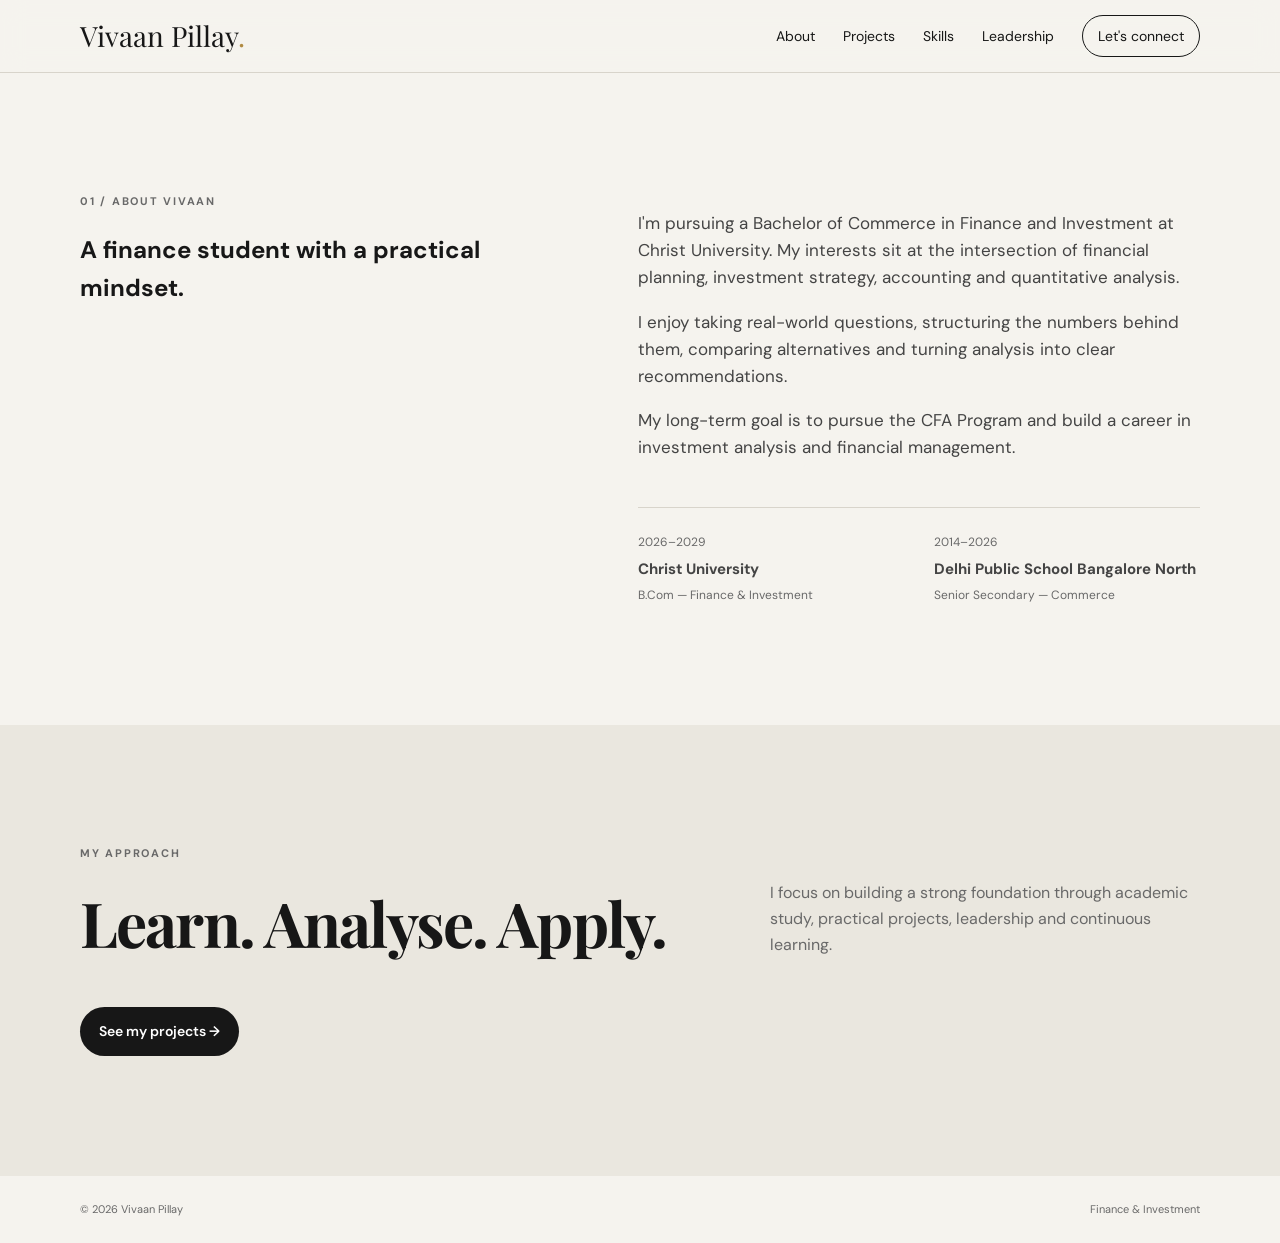
==== about.html @ 1746187e "Add dedicated About page" ====
<!DOCTYPE html>
<html lang="en"><head><meta charset="UTF-8"><meta name="viewport" content="width=device-width, initial-scale=1.0"><title>About Vivaan Pillay | Finance & Investment</title><link rel="preconnect" href="https://fonts.googleapis.com"><link rel="preconnect" href="https://fonts.gstatic.com" crossorigin><link href="https://fonts.googleapis.com/css2?family=DM+Sans:wght@400;500;600;700&family=Playfair+Display:wght@600;700&display=swap" rel="stylesheet"><link rel="stylesheet" href="style.css"></head><body><header class="nav-wrap"><nav class="nav container"><a class="brand" href="index.html">Vivaan Pillay<span>.</span></a><button class="menu" aria-label="Open menu">☰</button><div class="nav-links"><a href="about.html">About</a><a href="projects.html">Projects</a><a href="skills.html">Skills</a><a href="leadership.html">Leadership</a><a href="contact.html" class="nav-cta">Let's connect</a></div></nav></header><main><section class="section container split"><div><p class="eyebrow">01 / ABOUT VIVAAN</p><h1>A finance student with a practical mindset.</h1></div><div class="about-copy"><p>I'm pursuing a Bachelor of Commerce in Finance and Investment at Christ University. My interests sit at the intersection of financial planning, investment strategy, accounting and quantitative analysis.</p><p>I enjoy taking real-world questions, structuring the numbers behind them, comparing alternatives and turning analysis into clear recommendations.</p><p>My long-term goal is to pursue the CFA Program and build a career in investment analysis and financial management.</p><div class="education"><div><span>2026–2029</span><strong>Christ University</strong><small>B.Com — Finance & Investment</small></div><div><span>2014–2026</span><strong>Delhi Public School Bangalore North</strong><small>Senior Secondary — Commerce</small></div></div></div></section><section class="section projects-section"><div class="container"><p class="eyebrow">MY APPROACH</p><div class="section-head"><h2>Learn. Analyse. Apply.</h2><p>I focus on building a strong foundation through academic study, practical projects, leadership and continuous learning.</p></div><a class="button primary" href="projects.html">See my projects →</a></div></section></main><footer class="footer container"><span>© 2026 Vivaan Pillay</span><span>Finance & Investment</span></footer><script src="script.js"></script></body></html>
---- style.css ----
:root{--ink:#171717;--muted:#696969;--paper:#f5f3ee;--line:#d8d4cb;--accent:#b08a42;--dark:#171916}*{box-sizing:border-box}html{scroll-behavior:smooth}body{margin:0;background:var(--paper);color:var(--ink);font-family:'DM Sans',sans-serif;line-height:1.6}.container{width:min(1120px,calc(100% - 48px));margin:auto}.nav-wrap{position:sticky;top:0;z-index:10;background:rgba(245,243,238,.92);backdrop-filter:blur(12px);border-bottom:1px solid var(--line)}.nav{height:72px;display:flex;align-items:center;justify-content:space-between}.brand{font-family:'Playfair Display',serif;font-size:28px;color:var(--ink);text-decoration:none}.brand span{color:var(--accent)}.nav-links{display:flex;align-items:center;gap:28px}.nav-links a{color:var(--ink);text-decoration:none;font-size:14px}.nav-cta{border:1px solid var(--ink);padding:9px 15px;border-radius:100px}.menu{display:none;background:none;border:0;font-size:22px}.hero{min-height:calc(100vh - 72px);display:grid;grid-template-columns:1.1fr .9fr;gap:70px;align-items:center;padding:80px 0}.eyebrow{font-size:11px;letter-spacing:.16em;font-weight:700;color:var(--muted);margin:0 0 18px}.hero h1,h2{font-family:'Playfair Display',serif;line-height:1.08;margin:0}.hero h1{font-size:clamp(52px,7vw,88px);max-width:760px;letter-spacing:-.04em}.hero h1 em{font-weight:600;color:#80662e}.hero-text{font-size:18px;color:var(--muted);max-width:650px;margin:28px 0}.hero-actions{display:flex;gap:12px}.button{display:inline-flex;align-items:center;gap:10px;padding:13px 19px;border-radius:100px;text-decoration:none;font-weight:600;font-size:14px}.primary{background:var(--ink);color:#fff}.ghost{border:1px solid var(--line);color:var(--ink)}.mini-stats{display:flex;gap:40px;margin-top:62px}.mini-stats div{display:grid;gap:2px}.mini-stats strong{font-family:'Playfair Display',serif;font-size:25px}.mini-stats span{font-size:12px;color:var(--muted)}.hero-card{background:#20221e;color:#f8f5ed;min-height:470px;padding:28px;display:flex;flex-direction:column;position:relative;overflow:hidden}.card-top,.card-footer{display:flex;justify-content:space-between;font-size:10px;letter-spacing:.12em;color:#bcb9ae}.orb{width:280px;height:280px;border:1px solid #8c8b80;border-radius:50%;margin:45px auto;position:relative}.orb:before,.orb:after{content:'';position:absolute;inset:35px;border:1px solid #65665e;border-radius:50%}.orb:after{inset:80px}.orb-line{position:absolute;top:50%;left:-20px;right:-20px;border-top:1px solid #a08b5a;transform:rotate(-25deg)}.orb-dot{position:absolute;width:12px;height:12px;border-radius:50%;background:#b08a42;top:57px;right:43px}.quote{font-family:'Playfair Display',serif;font-size:20px;line-height:1.35;margin-top:auto;max-width:410px}.card-footer{margin-top:25px}.section{padding:120px 0}.split{display:grid;grid-template-columns:1fr 1.2fr;gap:90px}.section h2{font-size:clamp(38px,5vw,62px);letter-spacing:-.03em}.about-copy{font-size:17px;color:#444}.education{display:grid;grid-template-columns:1fr 1fr;gap:30px;margin-top:45px;border-top:1px solid var(--line);padding-top:25px}.education div{display:grid;gap:5px}.education span,.education small{font-size:12px;color:var(--muted)}.education strong{font-size:15px}.projects-section{background:#eae7df}.section-head{display:flex;justify-content:space-between;align-items:end;gap:40px;margin-bottom:50px}.section-head p{max-width:430px;color:var(--muted);margin:0}.project-grid{display:grid;grid-template-columns:1fr 1fr;gap:1px;background:var(--line);border:1px solid var(--line)}.project{background:var(--paper);padding:38px;display:grid;grid-template-columns:50px 1fr;gap:20px;min-height:280px}.project.featured{grid-column:span 2;background:#20221e;color:#fff}.project-number{font-family:'Playfair Display',serif;font-size:22px;color:var(--accent)}.tag{font-size:10px;letter-spacing:.13em;font-weight:700;color:var(--muted)}.featured .tag{color:#b9ad8d}.project h3{font-family:'Playfair Display',serif;font-size:31px;margin:10px 0}.project p{color:#777;max-width:620px}.featured p{color:#c5c2b9}.project-meta{display:flex;gap:9px;flex-wrap:wrap;margin-top:25px}.project-meta span{font-size:11px;border:1px solid var(--line);padding:5px 9px;border-radius:100px;color:var(--muted)}.featured .project-meta span{border-color:#55584f;color:#d5d0c2}.skills-grid{display:grid;grid-template-columns:repeat(4,1fr);gap:0;margin-top:50px;border-top:1px solid var(--line)}.skill{padding:30px 24px 20px;border-right:1px solid var(--line)}.skill:last-child{border:0}.skill span{font-size:11px;color:var(--accent)}.skill h3{font-family:'Playfair Display',serif;font-size:23px}.skill p{font-size:14px;color:var(--muted)}.dark-section{background:var(--dark);color:#f4f1e9}.lead-grid{display:grid;grid-template-columns:1fr 1.2fr;gap:90px}.muted{color:#aaa;margin-top:25px}.timeline{border-top:1px solid #464840}.timeline div{padding:25px 0;border-bottom:1px solid #464840}.timeline span{font-size:10px;letter-spacing:.12em;color:#a99b75}.timeline h3{margin:5px 0;font-family:'Playfair Display',serif;font-size:25px}.timeline p{color:#aaa;margin:0}.achievement{display:flex;gap:35px;align-items:center}.achievement-mark{width:65px;height:65px;border:1px solid var(--accent);display:grid;place-items:center;color:var(--accent);font-size:25px;border-radius:50%}.achievement p{color:var(--muted)}.contact-section{background:#dcd7ca;padding:120px 0}.contact{max-width:1120px}.contact h2{max-width:780px}.contact>p:not(.eyebrow){color:#555;max-width:570px;margin:25px 0 35px}.contact-links{display:flex;gap:25px;flex-wrap:wrap}.contact-links a{color:var(--ink);font-weight:700;text-decoration:none;border-bottom:1px solid var(--ink);padding-bottom:3px}.footer{padding:25px 0;display:flex;justify-content:space-between;font-size:11px;color:var(--muted)}@media(max-width:800px){.container{width:min(100% - 32px,600px)}.nav-links{display:none}.menu{display:block}.hero,.split,.lead-grid{grid-template-columns:1fr}.hero{padding:65px 0;gap:45px}.hero-card{min-height:400px}.mini-stats{gap:20px;flex-wrap:wrap}.section{padding:80px 0}.section-head{display:block}.section-head p{margin-top:20px}.project-grid{grid-template-columns:1fr}.project.featured{grid-column:auto}.skills-grid{grid-template-columns:1fr 1fr}.skill:nth-child(2){border-right:0}.skill:nth-child(3),.skill:nth-child(4){border-top:1px solid var(--line)}.education{grid-template-columns:1fr}.achievement{align-items:flex-start}.footer{display:block}.footer span{display:block;margin:5px 0}}
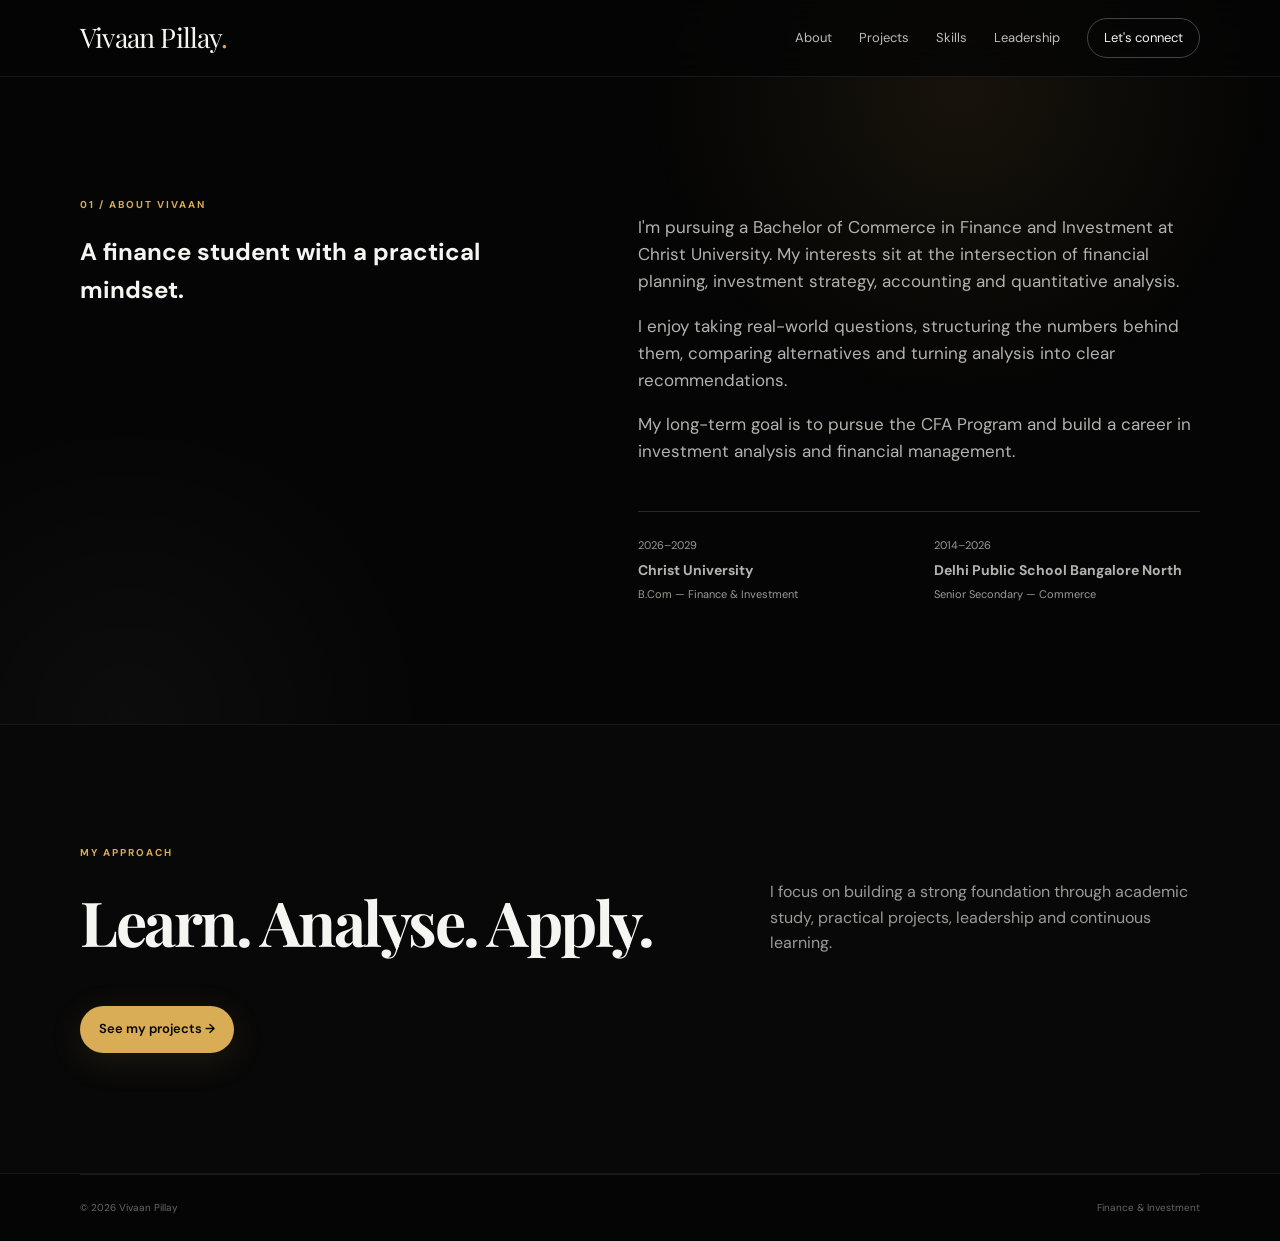
==== commit 885a2250: "Restyle About page for black theme" ====
--- a/about.html
+++ b/about.html
@@ -1,2 +1 @@
-<!DOCTYPE html>
-<html lang="en"><head><meta charset="UTF-8"><meta name="viewport" content="width=device-width, initial-scale=1.0"><title>About Vivaan Pillay | Finance & Investment</title><link rel="preconnect" href="https://fonts.googleapis.com"><link rel="preconnect" href="https://fonts.gstatic.com" crossorigin><link href="https://fonts.googleapis.com/css2?family=DM+Sans:wght@400;500;600;700&family=Playfair+Display:wght@600;700&display=swap" rel="stylesheet"><link rel="stylesheet" href="style.css"></head><body><header class="nav-wrap"><nav class="nav container"><a class="brand" href="index.html">Vivaan Pillay<span>.</span></a><button class="menu" aria-label="Open menu">☰</button><div class="nav-links"><a href="about.html">About</a><a href="projects.html">Projects</a><a href="skills.html">Skills</a><a href="leadership.html">Leadership</a><a href="contact.html" class="nav-cta">Let's connect</a></div></nav></header><main><section class="section container split"><div><p class="eyebrow">01 / ABOUT VIVAAN</p><h1>A finance student with a practical mindset.</h1></div><div class="about-copy"><p>I'm pursuing a Bachelor of Commerce in Finance and Investment at Christ University. My interests sit at the intersection of financial planning, investment strategy, accounting and quantitative analysis.</p><p>I enjoy taking real-world questions, structuring the numbers behind them, comparing alternatives and turning analysis into clear recommendations.</p><p>My long-term goal is to pursue the CFA Program and build a career in investment analysis and financial management.</p><div class="education"><div><span>2026–2029</span><strong>Christ University</strong><small>B.Com — Finance & Investment</small></div><div><span>2014–2026</span><strong>Delhi Public School Bangalore North</strong><small>Senior Secondary — Commerce</small></div></div></div></section><section class="section projects-section"><div class="container"><p class="eyebrow">MY APPROACH</p><div class="section-head"><h2>Learn. Analyse. Apply.</h2><p>I focus on building a strong foundation through academic study, practical projects, leadership and continuous learning.</p></div><a class="button primary" href="projects.html">See my projects →</a></div></section></main><footer class="footer container"><span>© 2026 Vivaan Pillay</span><span>Finance & Investment</span></footer><script src="script.js"></script></body></html>+<!DOCTYPE html><html lang="en"><head><meta charset="UTF-8"><meta name="viewport" content="width=device-width, initial-scale=1.0"><title>About Vivaan Pillay | Finance & Investment</title><link rel="preconnect" href="https://fonts.googleapis.com"><link rel="preconnect" href="https://fonts.gstatic.com" crossorigin><link href="https://fonts.googleapis.com/css2?family=DM+Sans:wght@400;500;600;700&family=Playfair+Display:wght@600;700&display=swap" rel="stylesheet"><link rel="stylesheet" href="style.css"></head><body><header class="nav-wrap"><nav class="nav container"><a class="brand" href="index.html">Vivaan Pillay<span>.</span></a><button class="menu" aria-label="Open menu">☰</button><div class="nav-links"><a href="about.html">About</a><a href="projects.html">Projects</a><a href="skills.html">Skills</a><a href="leadership.html">Leadership</a><a href="contact.html" class="nav-cta">Let's connect</a></div></nav></header><main><section class="section container split"><div><p class="eyebrow">01 / ABOUT VIVAAN</p><h1>A finance student with a practical mindset.</h1></div><div class="about-copy"><p>I'm pursuing a Bachelor of Commerce in Finance and Investment at Christ University. My interests sit at the intersection of financial planning, investment strategy, accounting and quantitative analysis.</p><p>I enjoy taking real-world questions, structuring the numbers behind them, comparing alternatives and turning analysis into clear recommendations.</p><p>My long-term goal is to pursue the CFA Program and build a career in investment analysis and financial management.</p><div class="education"><div><span>2026–2029</span><strong>Christ University</strong><small>B.Com — Finance & Investment</small></div><div><span>2014–2026</span><strong>Delhi Public School Bangalore North</strong><small>Senior Secondary — Commerce</small></div></div></div></section><section class="section projects-section"><div class="container"><p class="eyebrow">MY APPROACH</p><div class="section-head"><h2>Learn. Analyse. Apply.</h2><p>I focus on building a strong foundation through academic study, practical projects, leadership and continuous learning.</p></div><a class="button primary" href="projects.html">See my projects →</a></div></section></main><footer class="footer container"><span>© 2026 Vivaan Pillay</span><span>Finance & Investment</span></footer><script src="script.js"></script></body></html>
--- a/style.css
+++ b/style.css
@@ -1 +1 @@
-:root{--ink:#171717;--muted:#696969;--paper:#f5f3ee;--line:#d8d4cb;--accent:#b08a42;--dark:#171916}*{box-sizing:border-box}html{scroll-behavior:smooth}body{margin:0;background:var(--paper);color:var(--ink);font-family:'DM Sans',sans-serif;line-height:1.6}.container{width:min(1120px,calc(100% - 48px));margin:auto}.nav-wrap{position:sticky;top:0;z-index:10;background:rgba(245,243,238,.92);backdrop-filter:blur(12px);border-bottom:1px solid var(--line)}.nav{height:72px;display:flex;align-items:center;justify-content:space-between}.brand{font-family:'Playfair Display',serif;font-size:28px;color:var(--ink);text-decoration:none}.brand span{color:var(--accent)}.nav-links{display:flex;align-items:center;gap:28px}.nav-links a{color:var(--ink);text-decoration:none;font-size:14px}.nav-cta{border:1px solid var(--ink);padding:9px 15px;border-radius:100px}.menu{display:none;background:none;border:0;font-size:22px}.hero{min-height:calc(100vh - 72px);display:grid;grid-template-columns:1.1fr .9fr;gap:70px;align-items:center;padding:80px 0}.eyebrow{font-size:11px;letter-spacing:.16em;font-weight:700;color:var(--muted);margin:0 0 18px}.hero h1,h2{font-family:'Playfair Display',serif;line-height:1.08;margin:0}.hero h1{font-size:clamp(52px,7vw,88px);max-width:760px;letter-spacing:-.04em}.hero h1 em{font-weight:600;color:#80662e}.hero-text{font-size:18px;color:var(--muted);max-width:650px;margin:28px 0}.hero-actions{display:flex;gap:12px}.button{display:inline-flex;align-items:center;gap:10px;padding:13px 19px;border-radius:100px;text-decoration:none;font-weight:600;font-size:14px}.primary{background:var(--ink);color:#fff}.ghost{border:1px solid var(--line);color:var(--ink)}.mini-stats{display:flex;gap:40px;margin-top:62px}.mini-stats div{display:grid;gap:2px}.mini-stats strong{font-family:'Playfair Display',serif;font-size:25px}.mini-stats span{font-size:12px;color:var(--muted)}.hero-card{background:#20221e;color:#f8f5ed;min-height:470px;padding:28px;display:flex;flex-direction:column;position:relative;overflow:hidden}.card-top,.card-footer{display:flex;justify-content:space-between;font-size:10px;letter-spacing:.12em;color:#bcb9ae}.orb{width:280px;height:280px;border:1px solid #8c8b80;border-radius:50%;margin:45px auto;position:relative}.orb:before,.orb:after{content:'';position:absolute;inset:35px;border:1px solid #65665e;border-radius:50%}.orb:after{inset:80px}.orb-line{position:absolute;top:50%;left:-20px;right:-20px;border-top:1px solid #a08b5a;transform:rotate(-25deg)}.orb-dot{position:absolute;width:12px;height:12px;border-radius:50%;background:#b08a42;top:57px;right:43px}.quote{font-family:'Playfair Display',serif;font-size:20px;line-height:1.35;margin-top:auto;max-width:410px}.card-footer{margin-top:25px}.section{padding:120px 0}.split{display:grid;grid-template-columns:1fr 1.2fr;gap:90px}.section h2{font-size:clamp(38px,5vw,62px);letter-spacing:-.03em}.about-copy{font-size:17px;color:#444}.education{display:grid;grid-template-columns:1fr 1fr;gap:30px;margin-top:45px;border-top:1px solid var(--line);padding-top:25px}.education div{display:grid;gap:5px}.education span,.education small{font-size:12px;color:var(--muted)}.education strong{font-size:15px}.projects-section{background:#eae7df}.section-head{display:flex;justify-content:space-between;align-items:end;gap:40px;margin-bottom:50px}.section-head p{max-width:430px;color:var(--muted);margin:0}.project-grid{display:grid;grid-template-columns:1fr 1fr;gap:1px;background:var(--line);border:1px solid var(--line)}.project{background:var(--paper);padding:38px;display:grid;grid-template-columns:50px 1fr;gap:20px;min-height:280px}.project.featured{grid-column:span 2;background:#20221e;color:#fff}.project-number{font-family:'Playfair Display',serif;font-size:22px;color:var(--accent)}.tag{font-size:10px;letter-spacing:.13em;font-weight:700;color:var(--muted)}.featured .tag{color:#b9ad8d}.project h3{font-family:'Playfair Display',serif;font-size:31px;margin:10px 0}.project p{color:#777;max-width:620px}.featured p{color:#c5c2b9}.project-meta{display:flex;gap:9px;flex-wrap:wrap;margin-top:25px}.project-meta span{font-size:11px;border:1px solid var(--line);padding:5px 9px;border-radius:100px;color:var(--muted)}.featured .project-meta span{border-color:#55584f;color:#d5d0c2}.skills-grid{display:grid;grid-template-columns:repeat(4,1fr);gap:0;margin-top:50px;border-top:1px solid var(--line)}.skill{padding:30px 24px 20px;border-right:1px solid var(--line)}.skill:last-child{border:0}.skill span{font-size:11px;color:var(--accent)}.skill h3{font-family:'Playfair Display',serif;font-size:23px}.skill p{font-size:14px;color:var(--muted)}.dark-section{background:var(--dark);color:#f4f1e9}.lead-grid{display:grid;grid-template-columns:1fr 1.2fr;gap:90px}.muted{color:#aaa;margin-top:25px}.timeline{border-top:1px solid #464840}.timeline div{padding:25px 0;border-bottom:1px solid #464840}.timeline span{font-size:10px;letter-spacing:.12em;color:#a99b75}.timeline h3{margin:5px 0;font-family:'Playfair Display',serif;font-size:25px}.timeline p{color:#aaa;margin:0}.achievement{display:flex;gap:35px;align-items:center}.achievement-mark{width:65px;height:65px;border:1px solid var(--accent);display:grid;place-items:center;color:var(--accent);font-size:25px;border-radius:50%}.achievement p{color:var(--muted)}.contact-section{background:#dcd7ca;padding:120px 0}.contact{max-width:1120px}.contact h2{max-width:780px}.contact>p:not(.eyebrow){color:#555;max-width:570px;margin:25px 0 35px}.contact-links{display:flex;gap:25px;flex-wrap:wrap}.contact-links a{color:var(--ink);font-weight:700;text-decoration:none;border-bottom:1px solid var(--ink);padding-bottom:3px}.footer{padding:25px 0;display:flex;justify-content:space-between;font-size:11px;color:var(--muted)}@media(max-width:800px){.container{width:min(100% - 32px,600px)}.nav-links{display:none}.menu{display:block}.hero,.split,.lead-grid{grid-template-columns:1fr}.hero{padding:65px 0;gap:45px}.hero-card{min-height:400px}.mini-stats{gap:20px;flex-wrap:wrap}.section{padding:80px 0}.section-head{display:block}.section-head p{margin-top:20px}.project-grid{grid-template-columns:1fr}.project.featured{grid-column:auto}.skills-grid{grid-template-columns:1fr 1fr}.skill:nth-child(2){border-right:0}.skill:nth-child(3),.skill:nth-child(4){border-top:1px solid var(--line)}.education{grid-template-columns:1fr}.achievement{align-items:flex-start}.footer{display:block}.footer span{display:block;margin:5px 0}}
+:root{--bg:#050505;--surface:#0d0d0d;--surface2:#121212;--text:#f5f5f2;--muted:#9b9b96;--line:#292929;--gold:#d8ad55;--gold2:#f1d18a;--white:#fff}*{box-sizing:border-box}html{scroll-behavior:smooth}body{margin:0;background:var(--bg);color:var(--text);font-family:'DM Sans',sans-serif;line-height:1.6;overflow-x:hidden}body:before{content:'';position:fixed;inset:0;pointer-events:none;background:radial-gradient(circle at 75% 10%,rgba(216,173,85,.09),transparent 25%),radial-gradient(circle at 10% 80%,rgba(255,255,255,.035),transparent 25%);z-index:-1}.container{width:min(1120px,calc(100% - 48px));margin:auto}.nav-wrap{position:sticky;top:0;z-index:100;background:rgba(5,5,5,.82);backdrop-filter:blur(18px);border-bottom:1px solid rgba(255,255,255,.08)}.nav{height:76px;display:flex;align-items:center;justify-content:space-between}.brand{font-family:'Playfair Display',serif;font-size:27px;color:var(--text);text-decoration:none;letter-spacing:-.03em}.brand span{color:var(--gold)}.nav-links{display:flex;align-items:center;gap:27px}.nav-links a{color:#bdbdb8;text-decoration:none;font-size:13px;position:relative;transition:.3s}.nav-links a:not(.nav-cta):after{content:'';position:absolute;left:0;bottom:-7px;width:0;height:1px;background:var(--gold);transition:.3s}.nav-links a:hover{color:var(--white)}.nav-links a:hover:after{width:100%}.nav-cta{border:1px solid #444;padding:9px 16px;border-radius:100px!important;color:var(--text)!important;transition:.3s}.nav-cta:hover{background:var(--gold);border-color:var(--gold);color:#050505!important}.menu{display:none;background:none;color:var(--text);border:0;font-size:23px}.hero{min-height:calc(100vh - 76px);display:grid;grid-template-columns:1.08fr .92fr;gap:70px;align-items:center;padding:80px 0;position:relative}.hero-copy{animation:heroIn 1s cubic-bezier(.2,.8,.2,1) both}.eyebrow{font-size:10px;letter-spacing:.2em;font-weight:700;color:var(--gold);margin:0 0 18px}.hero h1,h2,h3{font-family:'Playfair Display',serif;line-height:1.08;margin:0}.hero h1{font-size:clamp(54px,7vw,88px);max-width:760px;letter-spacing:-.055em}.hero h1 em{font-weight:600;color:var(--gold2)}.hero-text{font-size:18px;color:var(--muted);max-width:650px;margin:28px 0}.hero-actions{display:flex;gap:12px}.button{display:inline-flex;align-items:center;gap:10px;padding:13px 19px;border-radius:100px;text-decoration:none;font-weight:600;font-size:13px;transition:transform .3s,box-shadow .3s,background .3s}.button:hover{transform:translateY(-3px)}.primary{background:var(--gold);color:#050505;box-shadow:0 8px 35px rgba(216,173,85,.12)}.primary:hover{box-shadow:0 12px 45px rgba(216,173,85,.25)}.ghost{border:1px solid #3b3b3b;color:var(--text)}.ghost:hover{border-color:var(--gold);color:var(--gold)}.mini-stats{display:flex;gap:42px;margin-top:62px}.mini-stats div{display:grid;gap:2px}.mini-stats strong{font-family:'Playfair Display',serif;font-size:25px}.mini-stats span{font-size:11px;color:var(--muted)}.hero-card{background:linear-gradient(145deg,#151515,#090909);border:1px solid #292929;color:#f8f5ed;min-height:470px;padding:28px;display:flex;flex-direction:column;position:relative;overflow:hidden;box-shadow:0 30px 90px rgba(0,0,0,.5);animation:cardIn 1.1s .15s cubic-bezier(.2,.8,.2,1) both}.hero-card:before{content:'';position:absolute;width:220px;height:220px;border-radius:50%;background:rgba(216,173,85,.12);filter:blur(50px);top:-80px;right:-60px}.card-top,.card-footer{display:flex;justify-content:space-between;font-size:9px;letter-spacing:.16em;color:#8e8e87;position:relative}.orb{width:280px;height:280px;border:1px solid #555;border-radius:50%;margin:45px auto;position:relative;animation:float 5s ease-in-out infinite}.orb:before,.orb:after{content:'';position:absolute;inset:35px;border:1px solid #333;border-radius:50%}.orb:after{inset:80px;border-color:#444}.orb-line{position:absolute;top:50%;left:-20px;right:-20px;border-top:1px solid var(--gold);transform:rotate(-25deg)}.orb-dot{position:absolute;width:12px;height:12px;border-radius:50%;background:var(--gold);top:57px;right:43px;box-shadow:0 0 24px rgba(216,173,85,.8);animation:pulse 2s infinite}.quote{font-family:'Playfair Display',serif;font-size:20px;line-height:1.35;margin-top:auto;max-width:410px}.card-footer{margin-top:25px;color:#8e8e87}.section{padding:120px 0}.split{display:grid;grid-template-columns:1fr 1.2fr;gap:90px}.section h2{font-size:clamp(40px,5vw,62px);letter-spacing:-.04em}.about-copy{font-size:17px;color:#b3b3ae}.education{display:grid;grid-template-columns:1fr 1fr;gap:30px;margin-top:45px;border-top:1px solid var(--line);padding-top:25px}.education div{display:grid;gap:5px}.education span,.education small{font-size:11px;color:var(--muted)}.education strong{font-size:14px}.projects-section{background:#080808;border-top:1px solid #171717;border-bottom:1px solid #171717}.section-head{display:flex;justify-content:space-between;align-items:end;gap:40px;margin-bottom:50px}.section-head p{max-width:430px;color:var(--muted);margin:0}.project-grid{display:grid;grid-template-columns:1fr 1fr;gap:1px;background:#252525;border:1px solid #252525}.project{background:#0d0d0d;padding:38px;display:grid;grid-template-columns:50px 1fr;gap:20px;min-height:280px;transition:transform .35s,background .35s,box-shadow .35s}.project:hover{background:#151515;transform:translateY(-6px);box-shadow:0 25px 60px rgba(0,0,0,.35);position:relative;z-index:2}.project.featured{grid-column:span 2;background:linear-gradient(135deg,#151515,#0b0b0b)}.project-number{font-family:'Playfair Display',serif;font-size:22px;color:var(--gold)}.tag{font-size:9px;letter-spacing:.16em;font-weight:700;color:#777}.project h3{font-size:30px;margin:10px 0}.project p{color:#90908b;max-width:620px}.featured p{color:#aaa9a1}.project-meta{display:flex;gap:9px;flex-wrap:wrap;margin-top:25px}.project-meta span{font-size:10px;border:1px solid #363636;padding:5px 9px;border-radius:100px;color:#999}.section-button{margin-top:35px}.skills-grid{display:grid;grid-template-columns:repeat(4,1fr);gap:0;margin-top:50px;border-top:1px solid var(--line)}.skill{padding:30px 24px 20px;border-right:1px solid var(--line);transition:background .3s,transform .3s}.skill:hover{background:#0d0d0d;transform:translateY(-4px)}.skill:last-child{border:0}.skill span{font-size:10px;color:var(--gold)}.skill h3{font-size:22px}.skill p{font-size:13px;color:var(--muted)}.dark-section{background:#020202;color:#f4f1e9;border-top:1px solid #171717}.lead-grid{display:grid;grid-template-columns:1fr 1.2fr;gap:90px}.muted{color:#858580;margin-top:25px}.timeline{border-top:1px solid #292929}.timeline div{padding:25px 0;border-bottom:1px solid #292929;transition:padding-left .3s}.timeline div:hover{padding-left:12px}.timeline span{font-size:9px;letter-spacing:.14em;color:var(--gold)}.timeline h3{margin:5px 0;font-size:25px}.timeline p{color:#858580;margin:0}.dark-button{margin-top:35px;border:1px solid #444;color:#fff}.dark-button:hover{border-color:var(--gold);color:var(--gold)}.achievement{display:flex;gap:35px;align-items:center}.achievement-mark{width:65px;height:65px;border:1px solid var(--gold);display:grid;place-items:center;color:var(--gold);font-size:25px;border-radius:50%;animation:pulse 3s infinite}.achievement p{color:var(--muted)}.contact-section{background:linear-gradient(135deg,#111 0%,#070707 100%);padding:120px 0;border-top:1px solid #222}.contact{max-width:1120px}.contact h2{max-width:780px}.contact>p:not(.eyebrow){color:#999;max-width:570px;margin:25px 0 35px}.contact-links{display:flex;gap:25px;flex-wrap:wrap}.contact-links a{color:var(--text);font-weight:700;text-decoration:none;border-bottom:1px solid #555;padding-bottom:3px;transition:.3s}.contact-links a:hover{color:var(--gold);border-color:var(--gold)}.footer{padding:25px 0;display:flex;justify-content:space-between;font-size:10px;color:#666;border-top:1px solid #1b1b1b}.reveal{opacity:0;transform:translateY(35px);transition:opacity .8s ease,transform .8s ease}.reveal.visible{opacity:1;transform:none}@keyframes heroIn{from{opacity:0;transform:translateY(25px)}to{opacity:1;transform:none}}@keyframes cardIn{from{opacity:0;transform:translateX(35px) scale(.97)}to{opacity:1;transform:none}}@keyframes float{0%,100%{transform:translateY(0) rotate(0)}50%{transform:translateY(-12px) rotate(2deg)}}@keyframes pulse{0%,100%{box-shadow:0 0 0 0 rgba(216,173,85,.1)}50%{box-shadow:0 0 0 12px rgba(216,173,85,0)}}@media(max-width:800px){.container{width:min(100% - 32px,600px)}.nav-links{display:none}.menu{display:block}.nav-links.open{display:flex;position:absolute;top:76px;left:0;right:0;background:#080808;padding:20px 16px;flex-direction:column;align-items:stretch;border-bottom:1px solid #222}.nav-links.open a{padding:8px}.hero,.split,.lead-grid{grid-template-columns:1fr}.hero{padding:65px 0;gap:45px}.hero-card{min-height:400px}.mini-stats{gap:20px;flex-wrap:wrap}.section{padding:80px 0}.section-head{display:block}.section-head p{margin-top:20px}.project-grid{grid-template-columns:1fr}.project.featured{grid-column:auto}.skills-grid{grid-template-columns:1fr 1fr}.skill:nth-child(2){border-right:0}.skill:nth-child(3),.skill:nth-child(4){border-top:1px solid var(--line)}.education{grid-template-columns:1fr}.achievement{align-items:flex-start}.footer{display:block}.footer span{display:block;margin:5px 0}}@media(prefers-reduced-motion:reduce){*,*:before,*:after{animation:none!important;transition:none!important;scroll-behavior:auto!important}}
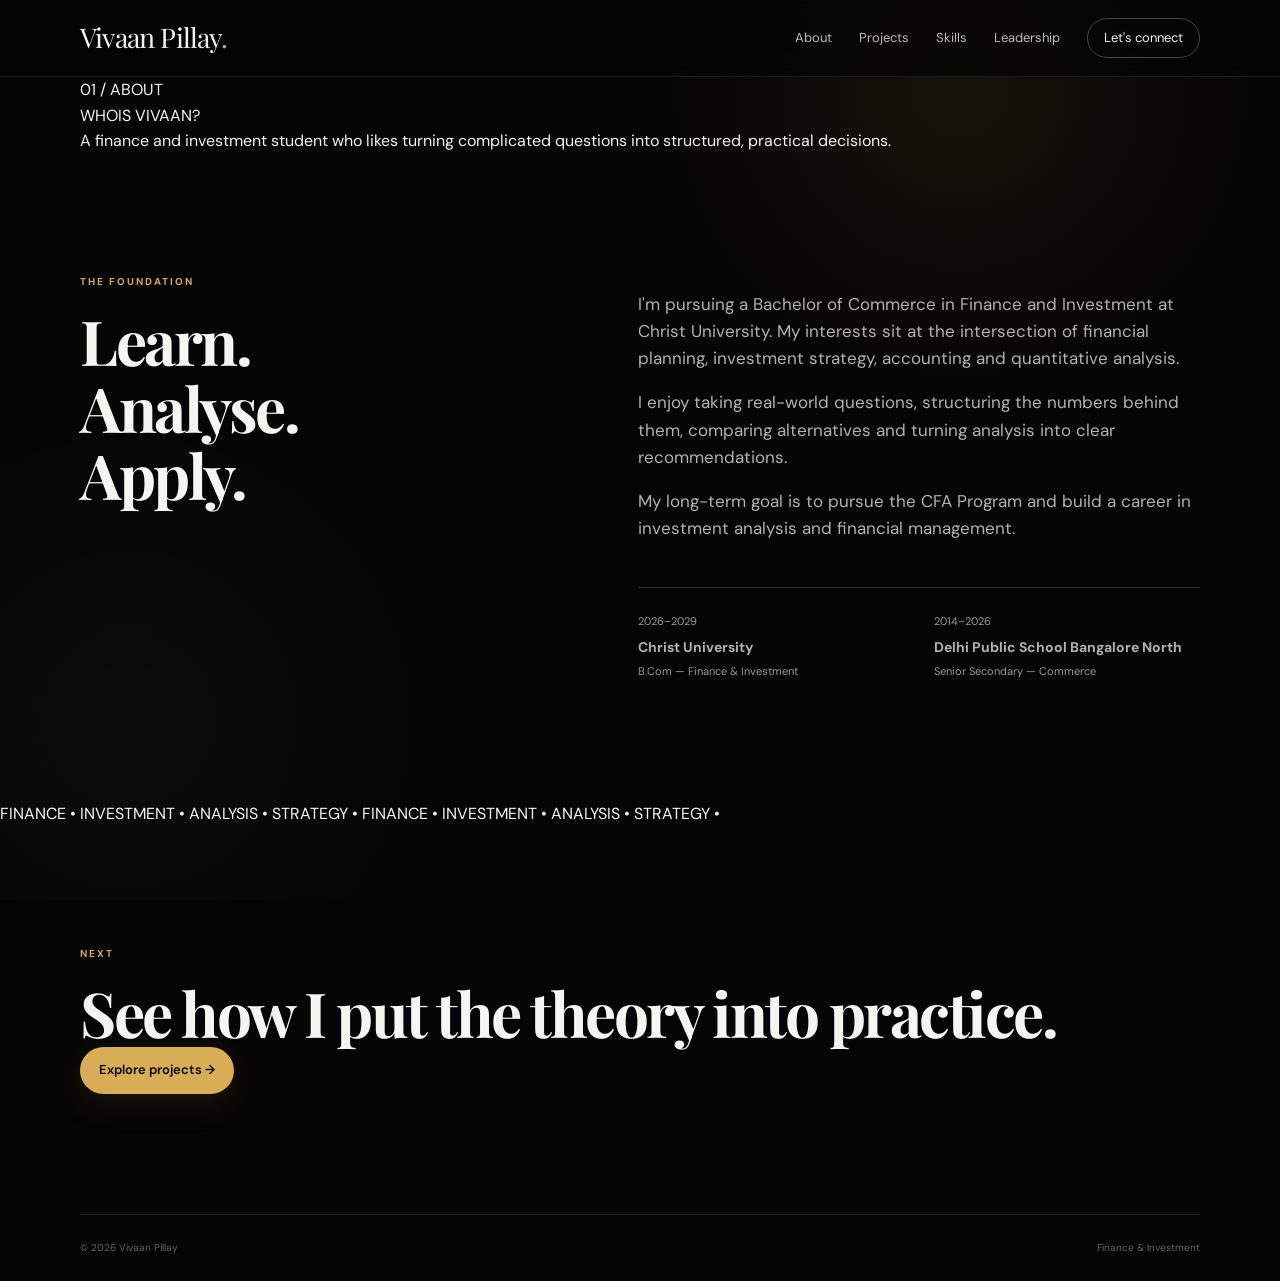
==== commit 11649fe4: "Give About page unique editorial layout" ====
--- a/about.html
+++ b/about.html
@@ -1 +1 @@
-<!DOCTYPE html><html lang="en"><head><meta charset="UTF-8"><meta name="viewport" content="width=device-width, initial-scale=1.0"><title>About Vivaan Pillay | Finance & Investment</title><link rel="preconnect" href="https://fonts.googleapis.com"><link rel="preconnect" href="https://fonts.gstatic.com" crossorigin><link href="https://fonts.googleapis.com/css2?family=DM+Sans:wght@400;500;600;700&family=Playfair+Display:wght@600;700&display=swap" rel="stylesheet"><link rel="stylesheet" href="style.css"></head><body><header class="nav-wrap"><nav class="nav container"><a class="brand" href="index.html">Vivaan Pillay<span>.</span></a><button class="menu" aria-label="Open menu">☰</button><div class="nav-links"><a href="about.html">About</a><a href="projects.html">Projects</a><a href="skills.html">Skills</a><a href="leadership.html">Leadership</a><a href="contact.html" class="nav-cta">Let's connect</a></div></nav></header><main><section class="section container split"><div><p class="eyebrow">01 / ABOUT VIVAAN</p><h1>A finance student with a practical mindset.</h1></div><div class="about-copy"><p>I'm pursuing a Bachelor of Commerce in Finance and Investment at Christ University. My interests sit at the intersection of financial planning, investment strategy, accounting and quantitative analysis.</p><p>I enjoy taking real-world questions, structuring the numbers behind them, comparing alternatives and turning analysis into clear recommendations.</p><p>My long-term goal is to pursue the CFA Program and build a career in investment analysis and financial management.</p><div class="education"><div><span>2026–2029</span><strong>Christ University</strong><small>B.Com — Finance & Investment</small></div><div><span>2014–2026</span><strong>Delhi Public School Bangalore North</strong><small>Senior Secondary — Commerce</small></div></div></div></section><section class="section projects-section"><div class="container"><p class="eyebrow">MY APPROACH</p><div class="section-head"><h2>Learn. Analyse. Apply.</h2><p>I focus on building a strong foundation through academic study, practical projects, leadership and continuous learning.</p></div><a class="button primary" href="projects.html">See my projects →</a></div></section></main><footer class="footer container"><span>© 2026 Vivaan Pillay</span><span>Finance & Investment</span></footer><script src="script.js"></script></body></html>+<!DOCTYPE html><html lang="en"><head><meta charset="UTF-8"><meta name="viewport" content="width=device-width, initial-scale=1.0"><title>About Vivaan Pillay | Finance & Investment</title><link rel="preconnect" href="https://fonts.googleapis.com"><link rel="preconnect" href="https://fonts.gstatic.com" crossorigin><link href="https://fonts.googleapis.com/css2?family=DM+Sans:wght@400;500;600;700&family=Playfair+Display:wght@600;700&display=swap" rel="stylesheet"><link rel="stylesheet" href="style.css"></head><body class="page-about"><header class="nav-wrap"><nav class="nav container"><a class="brand" href="index.html">Vivaan Pillay<span>.</span></a><button class="menu" aria-label="Open menu">☰</button><div class="nav-links"><a href="about.html">About</a><a href="projects.html">Projects</a><a href="skills.html">Skills</a><a href="leadership.html">Leadership</a><a href="contact.html" class="nav-cta">Let's connect</a></div></nav></header><main><section class="about-hero container"><div class="about-label">01 / ABOUT</div><div class="about-title"><span class="about-outline">WHO</span><span>IS VIVAAN?</span></div><div class="about-intro">A finance and investment student who likes turning complicated questions into structured, practical decisions.</div></section><section class="section container split about-content"><div><p class="eyebrow">THE FOUNDATION</p><h2>Learn.<br>Analyse.<br>Apply.</h2></div><div class="about-copy"><p>I'm pursuing a Bachelor of Commerce in Finance and Investment at Christ University. My interests sit at the intersection of financial planning, investment strategy, accounting and quantitative analysis.</p><p>I enjoy taking real-world questions, structuring the numbers behind them, comparing alternatives and turning analysis into clear recommendations.</p><p>My long-term goal is to pursue the CFA Program and build a career in investment analysis and financial management.</p><div class="education"><div><span>2026–2029</span><strong>Christ University</strong><small>B.Com — Finance & Investment</small></div><div><span>2014–2026</span><strong>Delhi Public School Bangalore North</strong><small>Senior Secondary — Commerce</small></div></div></div></section><section class="about-marquee"><div>FINANCE • INVESTMENT • ANALYSIS • STRATEGY • FINANCE • INVESTMENT • ANALYSIS • STRATEGY •</div></section><section class="section container about-next"><p class="eyebrow">NEXT</p><h2>See how I put the theory into practice.</h2><a class="button primary" href="projects.html">Explore projects →</a></section></main><footer class="footer container"><span>© 2026 Vivaan Pillay</span><span>Finance & Investment</span></footer><script src="script.js"></script></body></html>
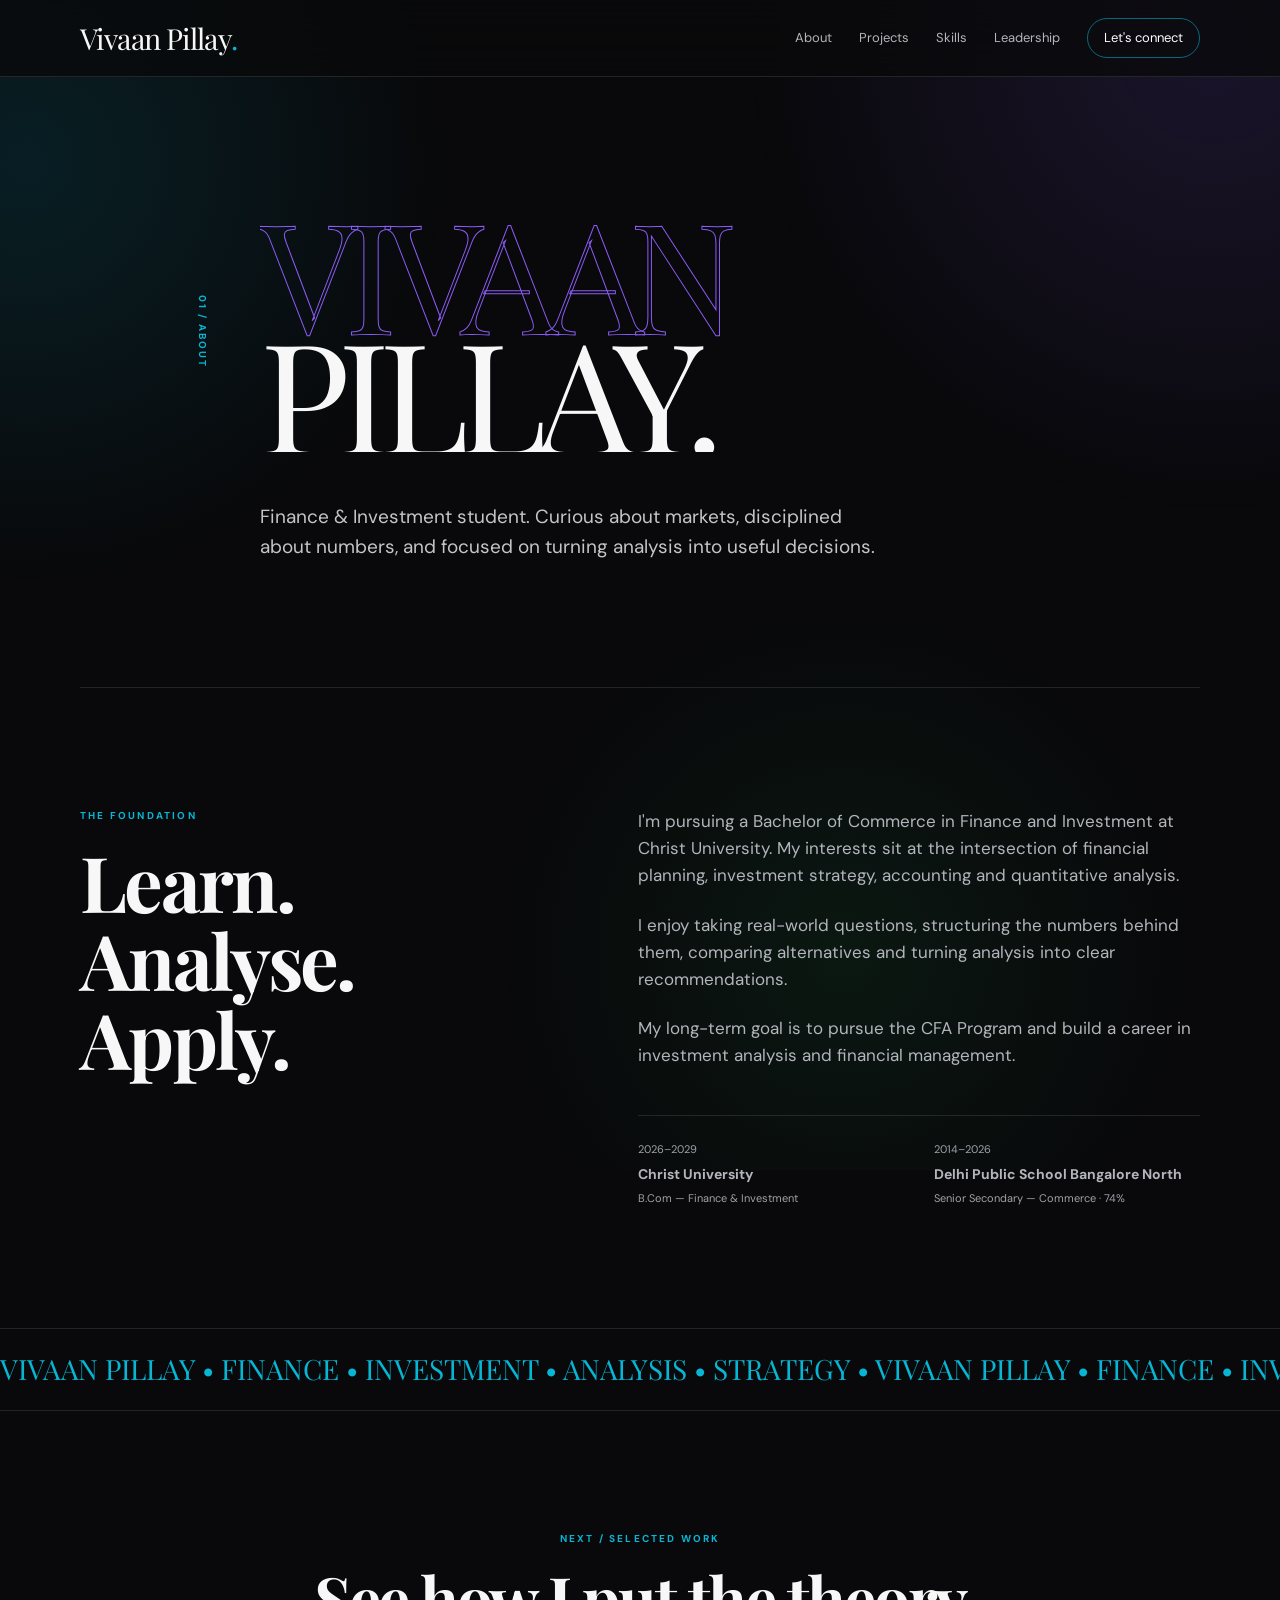
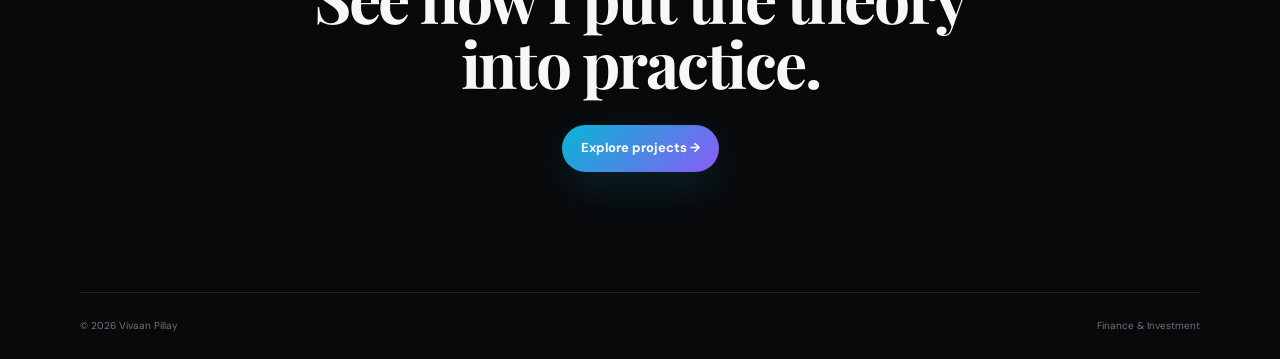
==== commit 7d3a51f1: "Restyle About page content for the new neon obsidian recruiter theme" ====
--- a/about.html
+++ b/about.html
@@ -1 +1 @@
-<!DOCTYPE html><html lang="en"><head><meta charset="UTF-8"><meta name="viewport" content="width=device-width, initial-scale=1.0"><title>About Vivaan Pillay | Finance & Investment</title><link rel="preconnect" href="https://fonts.googleapis.com"><link rel="preconnect" href="https://fonts.gstatic.com" crossorigin><link href="https://fonts.googleapis.com/css2?family=DM+Sans:wght@400;500;600;700&family=Playfair+Display:wght@600;700&display=swap" rel="stylesheet"><link rel="stylesheet" href="style.css"></head><body class="page-about"><header class="nav-wrap"><nav class="nav container"><a class="brand" href="index.html">Vivaan Pillay<span>.</span></a><button class="menu" aria-label="Open menu">☰</button><div class="nav-links"><a href="about.html">About</a><a href="projects.html">Projects</a><a href="skills.html">Skills</a><a href="leadership.html">Leadership</a><a href="contact.html" class="nav-cta">Let's connect</a></div></nav></header><main><section class="about-hero container"><div class="about-label">01 / ABOUT</div><div class="about-title"><span class="about-outline">WHO</span><span>IS VIVAAN?</span></div><div class="about-intro">A finance and investment student who likes turning complicated questions into structured, practical decisions.</div></section><section class="section container split about-content"><div><p class="eyebrow">THE FOUNDATION</p><h2>Learn.<br>Analyse.<br>Apply.</h2></div><div class="about-copy"><p>I'm pursuing a Bachelor of Commerce in Finance and Investment at Christ University. My interests sit at the intersection of financial planning, investment strategy, accounting and quantitative analysis.</p><p>I enjoy taking real-world questions, structuring the numbers behind them, comparing alternatives and turning analysis into clear recommendations.</p><p>My long-term goal is to pursue the CFA Program and build a career in investment analysis and financial management.</p><div class="education"><div><span>2026–2029</span><strong>Christ University</strong><small>B.Com — Finance & Investment</small></div><div><span>2014–2026</span><strong>Delhi Public School Bangalore North</strong><small>Senior Secondary — Commerce</small></div></div></div></section><section class="about-marquee"><div>FINANCE • INVESTMENT • ANALYSIS • STRATEGY • FINANCE • INVESTMENT • ANALYSIS • STRATEGY •</div></section><section class="section container about-next"><p class="eyebrow">NEXT</p><h2>See how I put the theory into practice.</h2><a class="button primary" href="projects.html">Explore projects →</a></section></main><footer class="footer container"><span>© 2026 Vivaan Pillay</span><span>Finance & Investment</span></footer><script src="script.js"></script></body></html>+<!DOCTYPE html><html lang="en"><head><meta charset="UTF-8"><meta name="viewport" content="width=device-width,initial-scale=1.0"><title>About Vivaan Pillay | Finance & Investment</title><link rel="stylesheet" href="style.css"></head><body class="page-about"><header class="nav-wrap"><nav class="nav container"><a class="brand" href="index.html">Vivaan Pillay<span>.</span></a><button class="menu" aria-label="Open menu">☰</button><div class="nav-links"><a href="about.html">About</a><a href="projects.html">Projects</a><a href="skills.html">Skills</a><a href="leadership.html">Leadership</a><a href="contact.html" class="nav-cta">Let's connect</a></div></nav></header><main><section class="about-hero container"><div class="about-label">01 / ABOUT</div><div class="about-title"><span class="about-outline">VIVAAN</span><span>PILLAY.</span></div><div class="about-intro">Finance & Investment student. Curious about markets, disciplined about numbers, and focused on turning analysis into useful decisions.</div></section><section class="section container split about-content"><div><p class="eyebrow">THE FOUNDATION</p><h2>Learn.<br>Analyse.<br>Apply.</h2></div><div class="about-copy"><p>I'm pursuing a Bachelor of Commerce in Finance and Investment at Christ University. My interests sit at the intersection of financial planning, investment strategy, accounting and quantitative analysis.</p><p>I enjoy taking real-world questions, structuring the numbers behind them, comparing alternatives and turning analysis into clear recommendations.</p><p>My long-term goal is to pursue the CFA Program and build a career in investment analysis and financial management.</p><div class="education"><div><span>2026–2029</span><strong>Christ University</strong><small>B.Com — Finance & Investment</small></div><div><span>2014–2026</span><strong>Delhi Public School Bangalore North</strong><small>Senior Secondary — Commerce · 74%</small></div></div></div></section><section class="about-marquee"><div>VIVAAN PILLAY • FINANCE • INVESTMENT • ANALYSIS • STRATEGY • VIVAAN PILLAY • FINANCE • INVESTMENT • ANALYSIS • STRATEGY •</div></section><section class="section container about-next"><p class="eyebrow">NEXT / SELECTED WORK</p><h2>See how I put the theory into practice.</h2><a class="button primary" href="projects.html">Explore projects →</a></section></main><footer class="footer container"><span>© 2026 Vivaan Pillay</span><span>Finance & Investment</span></footer><script src="script.js"></script></body></html>
--- a/style.css
+++ b/style.css
@@ -1 +1,2 @@
-:root{--bg:#050505;--surface:#0d0d0d;--surface2:#121212;--text:#f5f5f2;--muted:#9b9b96;--line:#292929;--gold:#d8ad55;--gold2:#f1d18a;--white:#fff}*{box-sizing:border-box}html{scroll-behavior:smooth}body{margin:0;background:var(--bg);color:var(--text);font-family:'DM Sans',sans-serif;line-height:1.6;overflow-x:hidden}body:before{content:'';position:fixed;inset:0;pointer-events:none;background:radial-gradient(circle at 75% 10%,rgba(216,173,85,.09),transparent 25%),radial-gradient(circle at 10% 80%,rgba(255,255,255,.035),transparent 25%);z-index:-1}.container{width:min(1120px,calc(100% - 48px));margin:auto}.nav-wrap{position:sticky;top:0;z-index:100;background:rgba(5,5,5,.82);backdrop-filter:blur(18px);border-bottom:1px solid rgba(255,255,255,.08)}.nav{height:76px;display:flex;align-items:center;justify-content:space-between}.brand{font-family:'Playfair Display',serif;font-size:27px;color:var(--text);text-decoration:none;letter-spacing:-.03em}.brand span{color:var(--gold)}.nav-links{display:flex;align-items:center;gap:27px}.nav-links a{color:#bdbdb8;text-decoration:none;font-size:13px;position:relative;transition:.3s}.nav-links a:not(.nav-cta):after{content:'';position:absolute;left:0;bottom:-7px;width:0;height:1px;background:var(--gold);transition:.3s}.nav-links a:hover{color:var(--white)}.nav-links a:hover:after{width:100%}.nav-cta{border:1px solid #444;padding:9px 16px;border-radius:100px!important;color:var(--text)!important;transition:.3s}.nav-cta:hover{background:var(--gold);border-color:var(--gold);color:#050505!important}.menu{display:none;background:none;color:var(--text);border:0;font-size:23px}.hero{min-height:calc(100vh - 76px);display:grid;grid-template-columns:1.08fr .92fr;gap:70px;align-items:center;padding:80px 0;position:relative}.hero-copy{animation:heroIn 1s cubic-bezier(.2,.8,.2,1) both}.eyebrow{font-size:10px;letter-spacing:.2em;font-weight:700;color:var(--gold);margin:0 0 18px}.hero h1,h2,h3{font-family:'Playfair Display',serif;line-height:1.08;margin:0}.hero h1{font-size:clamp(54px,7vw,88px);max-width:760px;letter-spacing:-.055em}.hero h1 em{font-weight:600;color:var(--gold2)}.hero-text{font-size:18px;color:var(--muted);max-width:650px;margin:28px 0}.hero-actions{display:flex;gap:12px}.button{display:inline-flex;align-items:center;gap:10px;padding:13px 19px;border-radius:100px;text-decoration:none;font-weight:600;font-size:13px;transition:transform .3s,box-shadow .3s,background .3s}.button:hover{transform:translateY(-3px)}.primary{background:var(--gold);color:#050505;box-shadow:0 8px 35px rgba(216,173,85,.12)}.primary:hover{box-shadow:0 12px 45px rgba(216,173,85,.25)}.ghost{border:1px solid #3b3b3b;color:var(--text)}.ghost:hover{border-color:var(--gold);color:var(--gold)}.mini-stats{display:flex;gap:42px;margin-top:62px}.mini-stats div{display:grid;gap:2px}.mini-stats strong{font-family:'Playfair Display',serif;font-size:25px}.mini-stats span{font-size:11px;color:var(--muted)}.hero-card{background:linear-gradient(145deg,#151515,#090909);border:1px solid #292929;color:#f8f5ed;min-height:470px;padding:28px;display:flex;flex-direction:column;position:relative;overflow:hidden;box-shadow:0 30px 90px rgba(0,0,0,.5);animation:cardIn 1.1s .15s cubic-bezier(.2,.8,.2,1) both}.hero-card:before{content:'';position:absolute;width:220px;height:220px;border-radius:50%;background:rgba(216,173,85,.12);filter:blur(50px);top:-80px;right:-60px}.card-top,.card-footer{display:flex;justify-content:space-between;font-size:9px;letter-spacing:.16em;color:#8e8e87;position:relative}.orb{width:280px;height:280px;border:1px solid #555;border-radius:50%;margin:45px auto;position:relative;animation:float 5s ease-in-out infinite}.orb:before,.orb:after{content:'';position:absolute;inset:35px;border:1px solid #333;border-radius:50%}.orb:after{inset:80px;border-color:#444}.orb-line{position:absolute;top:50%;left:-20px;right:-20px;border-top:1px solid var(--gold);transform:rotate(-25deg)}.orb-dot{position:absolute;width:12px;height:12px;border-radius:50%;background:var(--gold);top:57px;right:43px;box-shadow:0 0 24px rgba(216,173,85,.8);animation:pulse 2s infinite}.quote{font-family:'Playfair Display',serif;font-size:20px;line-height:1.35;margin-top:auto;max-width:410px}.card-footer{margin-top:25px;color:#8e8e87}.section{padding:120px 0}.split{display:grid;grid-template-columns:1fr 1.2fr;gap:90px}.section h2{font-size:clamp(40px,5vw,62px);letter-spacing:-.04em}.about-copy{font-size:17px;color:#b3b3ae}.education{display:grid;grid-template-columns:1fr 1fr;gap:30px;margin-top:45px;border-top:1px solid var(--line);padding-top:25px}.education div{display:grid;gap:5px}.education span,.education small{font-size:11px;color:var(--muted)}.education strong{font-size:14px}.projects-section{background:#080808;border-top:1px solid #171717;border-bottom:1px solid #171717}.section-head{display:flex;justify-content:space-between;align-items:end;gap:40px;margin-bottom:50px}.section-head p{max-width:430px;color:var(--muted);margin:0}.project-grid{display:grid;grid-template-columns:1fr 1fr;gap:1px;background:#252525;border:1px solid #252525}.project{background:#0d0d0d;padding:38px;display:grid;grid-template-columns:50px 1fr;gap:20px;min-height:280px;transition:transform .35s,background .35s,box-shadow .35s}.project:hover{background:#151515;transform:translateY(-6px);box-shadow:0 25px 60px rgba(0,0,0,.35);position:relative;z-index:2}.project.featured{grid-column:span 2;background:linear-gradient(135deg,#151515,#0b0b0b)}.project-number{font-family:'Playfair Display',serif;font-size:22px;color:var(--gold)}.tag{font-size:9px;letter-spacing:.16em;font-weight:700;color:#777}.project h3{font-size:30px;margin:10px 0}.project p{color:#90908b;max-width:620px}.featured p{color:#aaa9a1}.project-meta{display:flex;gap:9px;flex-wrap:wrap;margin-top:25px}.project-meta span{font-size:10px;border:1px solid #363636;padding:5px 9px;border-radius:100px;color:#999}.section-button{margin-top:35px}.skills-grid{display:grid;grid-template-columns:repeat(4,1fr);gap:0;margin-top:50px;border-top:1px solid var(--line)}.skill{padding:30px 24px 20px;border-right:1px solid var(--line);transition:background .3s,transform .3s}.skill:hover{background:#0d0d0d;transform:translateY(-4px)}.skill:last-child{border:0}.skill span{font-size:10px;color:var(--gold)}.skill h3{font-size:22px}.skill p{font-size:13px;color:var(--muted)}.dark-section{background:#020202;color:#f4f1e9;border-top:1px solid #171717}.lead-grid{display:grid;grid-template-columns:1fr 1.2fr;gap:90px}.muted{color:#858580;margin-top:25px}.timeline{border-top:1px solid #292929}.timeline div{padding:25px 0;border-bottom:1px solid #292929;transition:padding-left .3s}.timeline div:hover{padding-left:12px}.timeline span{font-size:9px;letter-spacing:.14em;color:var(--gold)}.timeline h3{margin:5px 0;font-size:25px}.timeline p{color:#858580;margin:0}.dark-button{margin-top:35px;border:1px solid #444;color:#fff}.dark-button:hover{border-color:var(--gold);color:var(--gold)}.achievement{display:flex;gap:35px;align-items:center}.achievement-mark{width:65px;height:65px;border:1px solid var(--gold);display:grid;place-items:center;color:var(--gold);font-size:25px;border-radius:50%;animation:pulse 3s infinite}.achievement p{color:var(--muted)}.contact-section{background:linear-gradient(135deg,#111 0%,#070707 100%);padding:120px 0;border-top:1px solid #222}.contact{max-width:1120px}.contact h2{max-width:780px}.contact>p:not(.eyebrow){color:#999;max-width:570px;margin:25px 0 35px}.contact-links{display:flex;gap:25px;flex-wrap:wrap}.contact-links a{color:var(--text);font-weight:700;text-decoration:none;border-bottom:1px solid #555;padding-bottom:3px;transition:.3s}.contact-links a:hover{color:var(--gold);border-color:var(--gold)}.footer{padding:25px 0;display:flex;justify-content:space-between;font-size:10px;color:#666;border-top:1px solid #1b1b1b}.reveal{opacity:0;transform:translateY(35px);transition:opacity .8s ease,transform .8s ease}.reveal.visible{opacity:1;transform:none}@keyframes heroIn{from{opacity:0;transform:translateY(25px)}to{opacity:1;transform:none}}@keyframes cardIn{from{opacity:0;transform:translateX(35px) scale(.97)}to{opacity:1;transform:none}}@keyframes float{0%,100%{transform:translateY(0) rotate(0)}50%{transform:translateY(-12px) rotate(2deg)}}@keyframes pulse{0%,100%{box-shadow:0 0 0 0 rgba(216,173,85,.1)}50%{box-shadow:0 0 0 12px rgba(216,173,85,0)}}@media(max-width:800px){.container{width:min(100% - 32px,600px)}.nav-links{display:none}.menu{display:block}.nav-links.open{display:flex;position:absolute;top:76px;left:0;right:0;background:#080808;padding:20px 16px;flex-direction:column;align-items:stretch;border-bottom:1px solid #222}.nav-links.open a{padding:8px}.hero,.split,.lead-grid{grid-template-columns:1fr}.hero{padding:65px 0;gap:45px}.hero-card{min-height:400px}.mini-stats{gap:20px;flex-wrap:wrap}.section{padding:80px 0}.section-head{display:block}.section-head p{margin-top:20px}.project-grid{grid-template-columns:1fr}.project.featured{grid-column:auto}.skills-grid{grid-template-columns:1fr 1fr}.skill:nth-child(2){border-right:0}.skill:nth-child(3),.skill:nth-child(4){border-top:1px solid var(--line)}.education{grid-template-columns:1fr}.achievement{align-items:flex-start}.footer{display:block}.footer span{display:block;margin:5px 0}}@media(prefers-reduced-motion:reduce){*,*:before,*:after{animation:none!important;transition:none!important;scroll-behavior:auto!important}}+@import url('https://fonts.googleapis.com/css2?family=DM+Sans:wght@400;500;600;700&family=Playfair+Display:wght@600;700&family=Space+Mono:wght@400;700&display=swap');
+:root{--bg:#09090B;--bg2:#121218;--surface:#18181d;--surface2:#27272A;--text:#f7f7f8;--muted:#a1a1aa;--line:rgba(255,255,255,.11);--cyan:#06B6D4;--violet:#8B5CF6;--green:#22C55E;--gold:#e5e7eb}*{box-sizing:border-box}html{scroll-behavior:smooth}body{margin:0;color:var(--text);font-family:'DM Sans',sans-serif;line-height:1.6;overflow-x:hidden;background:#09090B}body:before{content:'';position:fixed;inset:-30%;z-index:-2;pointer-events:none;background:radial-gradient(circle at 20% 30%,rgba(6,182,212,.13),transparent 22%),radial-gradient(circle at 78% 22%,rgba(139,92,246,.14),transparent 24%),radial-gradient(circle at 60% 85%,rgba(34,197,94,.08),transparent 20%);animation:ambient 16s ease-in-out infinite alternate}body:after{content:'';position:fixed;inset:0;z-index:-1;pointer-events:none;opacity:.13;background-image:linear-gradient(rgba(255,255,255,.04) 1px,transparent 1px),linear-gradient(90deg,rgba(255,255,255,.04) 1px,transparent 1px);background-size:55px 55px;animation:gridMove 20s linear infinite}.container{width:min(1120px,calc(100% - 48px));margin:auto}.nav-wrap{position:sticky;top:0;z-index:100;background:rgba(9,9,11,.78);backdrop-filter:blur(20px);border-bottom:1px solid var(--line)}.nav{height:76px;display:flex;align-items:center;justify-content:space-between}.brand{font-family:'Playfair Display',serif;font-size:29px;color:var(--text);text-decoration:none;letter-spacing:-.03em}.brand span{color:var(--cyan)}.nav-links{display:flex;align-items:center;gap:27px}.nav-links a{color:#b4b4bc;text-decoration:none;font-size:13px;position:relative;transition:.3s}.nav-links a:not(.nav-cta):after{content:'';position:absolute;left:0;bottom:-7px;width:0;height:2px;background:linear-gradient(90deg,var(--cyan),var(--violet));transition:.3s}.nav-links a:hover{color:#fff}.nav-links a:hover:after{width:100%}.nav-cta{border:1px solid rgba(6,182,212,.55);padding:9px 16px;border-radius:100px!important;color:#fff!important}.nav-cta:hover{background:var(--cyan);color:#09090B!important}.menu{display:none;background:none;color:var(--text);border:0;font-size:23px}.eyebrow{font-size:10px;letter-spacing:.22em;font-weight:700;color:var(--cyan);margin:0 0 18px}h1,h2,h3{font-family:'Playfair Display',serif;line-height:1.02;margin:0;letter-spacing:-.035em}h1 em,h2 em{font-weight:600;color:var(--cyan)}.button{display:inline-flex;align-items:center;gap:10px;padding:13px 19px;border-radius:100px;text-decoration:none;font-weight:700;font-size:13px;transition:.3s}.button:hover{transform:translateY(-4px)}.primary{background:linear-gradient(135deg,var(--cyan),var(--violet));color:#fff;box-shadow:0 14px 45px rgba(6,182,212,.16)}.primary:hover{box-shadow:0 18px 55px rgba(139,92,246,.28)}.ghost{border:1px solid #52525b;color:var(--text)}.ghost:hover{border-color:var(--cyan);color:var(--cyan)}.section{padding:120px 0}.footer{padding:25px 0;display:flex;justify-content:space-between;font-size:10px;color:#71717a;border-top:1px solid var(--line)}.about-hero{min-height:610px;padding:100px 0 80px;display:grid;grid-template-columns:130px 1fr;align-items:center;gap:50px}.about-label{writing-mode:vertical-rl;color:var(--cyan);font-size:10px;letter-spacing:.2em;font-weight:700}.about-title{font-family:'Playfair Display',serif;font-size:clamp(70px,12vw,155px);line-height:.78;letter-spacing:-.075em;display:grid;animation:aboutReveal 1.1s both}.about-outline{color:transparent;-webkit-text-stroke:1px var(--violet)}.about-intro{grid-column:2;max-width:620px;color:#c4c4ca;margin-top:-80px;font-size:19px;animation:fadeUp 1s .3s both}.about-content{border-top:1px solid var(--line)}.split{display:grid;grid-template-columns:1fr 1.2fr;gap:90px}.about-copy{font-size:17px;color:#b4b4bc}.about-copy p{margin-top:0;margin-bottom:22px}.about-content h2{font-size:clamp(52px,6vw,82px)}.education{display:grid;grid-template-columns:1fr 1fr;gap:30px;margin-top:45px;border-top:1px solid var(--line);padding-top:25px}.education div{display:grid;gap:5px}.education span,.education small{font-size:11px;color:var(--muted)}.education strong{font-size:14px}.about-marquee{overflow:hidden;border-top:1px solid var(--line);border-bottom:1px solid var(--line);padding:18px 0;color:var(--cyan);font-family:'Playfair Display',serif;font-size:28px;white-space:nowrap}.about-marquee div{display:inline-block;animation:marquee 20s linear infinite}.about-next{text-align:center}.about-next h2{max-width:700px;font-size:clamp(45px,5vw,70px);margin:0 auto 30px}.project-hero{min-height:540px;padding:100px 0 80px;display:flex;align-items:end;justify-content:space-between}.project-hero h1{font-size:clamp(70px,10vw,135px);letter-spacing:-.075em}.project-counter{width:145px;height:145px;border:1px solid #52525b;border-radius:50%;display:grid;place-items:center;text-align:center;animation:counterSpin 1.2s both;background:rgba(39,39,42,.5)}.project-counter strong{font-family:'Playfair Display';font-size:44px;color:var(--cyan)}.project-counter span{font-size:9px;letter-spacing:.14em;color:#a1a1aa}.case-list{border-top:1px solid var(--line)}.case{display:grid;grid-template-columns:80px 1fr 50px;gap:25px;padding:45px 20px;border-bottom:1px solid var(--line);position:relative;overflow:hidden;transition:.4s}.case:before{content:'';position:absolute;inset:0;background:linear-gradient(90deg,rgba(6,182,212,.09),rgba(139,92,246,.07),transparent 65%);transform:translateX(-100%);transition:.5s}.case:hover:before{transform:none}.case:hover{padding-left:35px}.case.featured{background:rgba(39,39,42,.32)}.case-index{font-family:'Playfair Display';font-size:22px;color:var(--cyan);position:relative}.case-body{position:relative}.tag{font-size:9px;letter-spacing:.16em;font-weight:700;color:var(--green)}.case h2{font-size:clamp(30px,4vw,50px);margin:9px 0}.case p{color:#a1a1aa;max-width:700px}.case-arrow{font-size:28px;color:#71717a;position:relative;transition:.4s}.case:hover .case-arrow{color:var(--cyan);transform:rotate(45deg)}.project-meta{display:flex;gap:9px;flex-wrap:wrap;margin-top:25px}.project-meta span{font-size:10px;border:1px solid #52525b;padding:5px 9px;border-radius:100px;color:#b4b4bc}.skills-hero{min-height:560px;padding:100px 0;display:grid;grid-template-columns:1fr 330px;align-items:center;gap:60px}.skills-hero h1{font-size:clamp(62px,8vw,108px);letter-spacing:-.065em}.skills-hero h1 span{color:var(--cyan)}.skill-orbit{width:290px;height:290px;border:1px solid #52525b;border-radius:50%;position:relative;display:grid;place-items:center;animation:orbitFloat 5s ease-in-out infinite}.skill-orbit:before,.skill-orbit:after{content:'';position:absolute;border:1px solid #3f3f46;border-radius:50%}.skill-orbit:before{inset:35px}.skill-orbit:after{inset:75px}.skill-orbit i{position:absolute;width:8px;height:8px;border-radius:50%;background:var(--cyan);animation:orbitDot 4s linear infinite}.skill-orbit i:first-child{top:12px}.skill-orbit i:last-child{bottom:28px;right:32px;animation-delay:2s;background:var(--violet)}.skill-orbit b{font-family:'Playfair Display';font-size:38px;color:var(--cyan);z-index:2}.skill-orbit small{position:absolute;bottom:55px;text-align:center;font-size:8px;letter-spacing:.18em;color:#a1a1aa}.skills-showcase{border-top:1px solid var(--line)}.skill-row{display:grid;grid-template-columns:70px 1fr 100px;gap:25px;padding:35px 10px;border-bottom:1px solid var(--line);align-items:start;transition:.35s}.skill-row:hover{background:rgba(6,182,212,.04);padding-left:25px}.skill-row>span{color:var(--cyan);font-family:'Playfair Display';font-size:18px}.skill-row h2{font-size:31px}.skill-row p{color:#a1a1aa;max-width:650px;margin:8px 0 0}.skill-row strong{font-size:9px;letter-spacing:.16em;color:#71717a;text-align:right;padding-top:8px}.skill-details{display:grid;grid-template-columns:1fr 1fr;gap:70px}.skill-details h2{font-size:34px;margin-bottom:12px}.skill-details p{color:#a1a1aa}.lead-hero{min-height:590px;padding:100px 0;position:relative}.lead-hero h1{font-size:clamp(75px,11vw,150px);letter-spacing:-.08em;line-height:.78;animation:leadDrop 1s both}.lead-hero-note{position:absolute;right:0;bottom:100px;max-width:310px;color:#a1a1aa;border-left:2px solid var(--violet);padding-left:20px}.timeline-unique{position:relative;padding:60px 0 100px}.timeline-line{position:absolute;left:50%;top:0;bottom:0;width:2px;background:linear-gradient(var(--cyan),var(--violet),var(--green));transform:translateX(-50%)}.lead-item{width:50%;padding:25px 70px 55px 0;display:grid;grid-template-columns:58px 1fr;gap:20px;position:relative}.lead-item.offset{margin-left:50%;padding:25px 0 55px 70px}.lead-dot{width:58px;height:58px;border:1px solid #52525b;border-radius:50%;display:grid;place-items:center;color:var(--cyan);font-family:'Playfair Display';background:#121218;transition:.4s}.lead-item:hover .lead-dot{background:var(--cyan);color:#09090B;transform:scale(1.1) rotate(12deg)}.lead-item span{font-size:9px;letter-spacing:.14em;color:var(--green)}.lead-item h2{font-size:30px;margin:5px 0}.lead-item p{color:#a1a1aa;margin:0}.achievement-banner{border-top:1px solid var(--line);border-bottom:1px solid var(--line);padding:70px 0;background:linear-gradient(90deg,rgba(139,92,246,.06),rgba(6,182,212,.06))}.achievement-banner .container{display:grid;grid-template-columns:220px 1fr;gap:50px;align-items:center}.achievement-year{font-family:'Playfair Display';font-size:110px;color:transparent;-webkit-text-stroke:1px var(--violet);animation:yearPulse 3s ease-in-out infinite}.achievement-banner h2{font-size:45px}.achievement-banner p:not(.eyebrow){color:#a1a1aa;max-width:650px}.contact-terminal{padding:100px 0;background:radial-gradient(circle at 85% 50%,rgba(6,182,212,.11),transparent 25%)}.terminal-window{border:1px solid #52525b;background:#0c0c10;box-shadow:0 30px 100px rgba(0,0,0,.5);animation:terminalIn 1s both}.terminal-bar{height:48px;border-bottom:1px solid #27272a;display:flex;align-items:center;gap:7px;padding:0 18px;font-family:'Space Mono',monospace;color:#71717a;font-size:10px}.terminal-bar span{width:8px;height:8px;border:1px solid #71717a;border-radius:50%}.terminal-bar b{margin-left:auto;font-weight:400}.terminal-content{padding:80px clamp(25px,7vw,90px)}.terminal-line,.terminal-cursor{font-family:'Space Mono',monospace;font-size:12px;color:var(--green)}.terminal-content h1{font-size:clamp(60px,9vw,115px);letter-spacing:-.07em;margin:35px 0 25px}.terminal-copy{max-width:590px;color:#a1a1aa;font-size:17px}.terminal-cursor{margin-top:60px}.terminal-cursor span{color:#71717a}.contact-next h2{font-size:clamp(48px,6vw,72px);margin-bottom:30px}.contact-links{display:flex;gap:25px;flex-wrap:wrap;margin-top:40px}.contact-links a{color:var(--text);font-weight:700;text-decoration:none;border-bottom:1px solid #52525b;padding-bottom:4px;transition:.3s}.contact-links a:hover{color:var(--cyan);border-color:var(--cyan)}@keyframes ambient{0%{transform:translate3d(-2%,0,0) scale(1)}50%{transform:translate3d(2%,-2%,0) scale(1.05)}100%{transform:translate3d(-1%,2%,0) scale(1.02)}}@keyframes gridMove{to{transform:translate3d(55px,55px,0)}}@keyframes aboutReveal{from{opacity:0;transform:translateX(-60px);clip-path:inset(0 100% 0 0)}to{opacity:1;transform:none;clip-path:inset(0 0 0 0)}}@keyframes fadeUp{from{opacity:0;transform:translateY(30px)}to{opacity:1;transform:none}}@keyframes marquee{to{transform:translateX(-50%)}}@keyframes counterSpin{from{opacity:0;transform:rotate(-180deg) scale(.5)}to{opacity:1;transform:none}}@keyframes orbitFloat{0%,100%{transform:translateY(0)}50%{transform:translateY(-15px) rotate(4deg)}}@keyframes orbitDot{to{transform:rotate(360deg) translateX(135px) rotate(-360deg)}}@keyframes leadDrop{from{opacity:0;transform:translateY(-60px);letter-spacing:.05em}to{opacity:1;transform:none;letter-spacing:-.075em}}@keyframes yearPulse{50%{transform:scale(1.05);color:#18181d}}@keyframes terminalIn{from{opacity:0;transform:translateY(40px) scale(.98);filter:blur(5px)}to{opacity:1;transform:none;filter:none}}@media(max-width:800px){.container{width:min(100% - 32px,600px)}.nav-links{display:none}.menu{display:block}.nav-links.open{display:flex;position:absolute;top:76px;left:0;right:0;background:#09090B;padding:20px 16px;flex-direction:column;align-items:stretch;border-bottom:1px solid var(--line)}.nav-links.open a{padding:8px}.section{padding:80px 0}.about-hero{min-height:520px;grid-template-columns:1fr;padding:70px 0}.about-label{writing-mode:initial}.about-intro{grid-column:1;margin-top:0}.about-title{font-size:19vw}.split,.skill-details{grid-template-columns:1fr}.education{grid-template-columns:1fr}.project-hero{min-height:450px;display:block;padding-top:75px}.project-counter{margin-top:50px;width:110px;height:110px}.project-counter strong{font-size:34px}.case{grid-template-columns:45px 1fr 25px;padding:35px 0}.case:hover{padding-left:10px}.skills-hero{grid-template-columns:1fr;min-height:650px}.skill-orbit{width:250px;height:250px;margin:auto}.skill-row{grid-template-columns:45px 1fr;padding:28px 0}.skill-row strong{display:none}.lead-hero{min-height:540px;padding-top:75px}.lead-hero-note{position:static;margin-top:60px}.timeline-line{left:28px}.lead-item,.lead-item.offset{width:100%;margin:0;padding:25px 0 50px 0;grid-template-columns:58px 1fr}.achievement-banner .container{grid-template-columns:1fr;gap:15px}.achievement-year{font-size:80px}.achievement-banner h2{font-size:35px}.terminal-content{padding:55px 24px}.footer{gap:15px;flex-direction:column}}@media(prefers-reduced-motion:reduce){*,*:before,*:after{animation-duration:.01ms!important;animation-iteration-count:1!important;scroll-behavior:auto!important}}
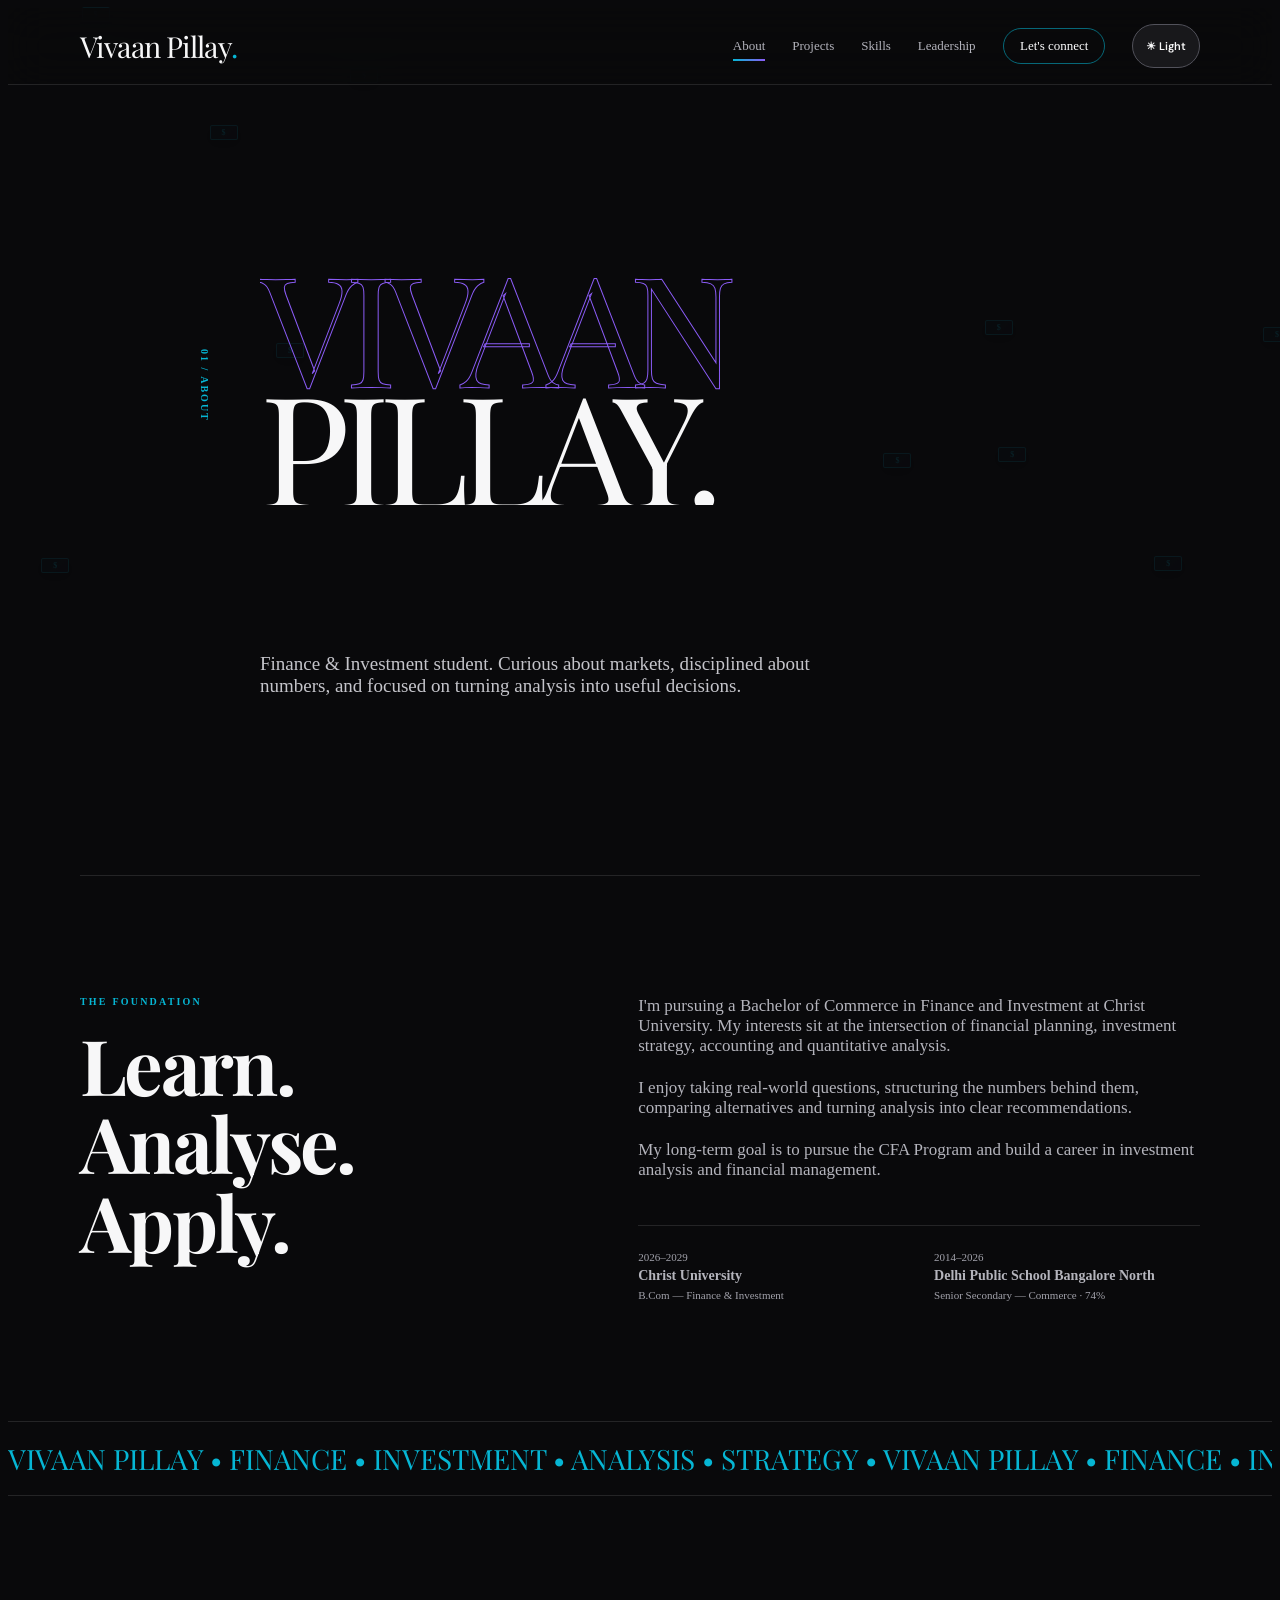
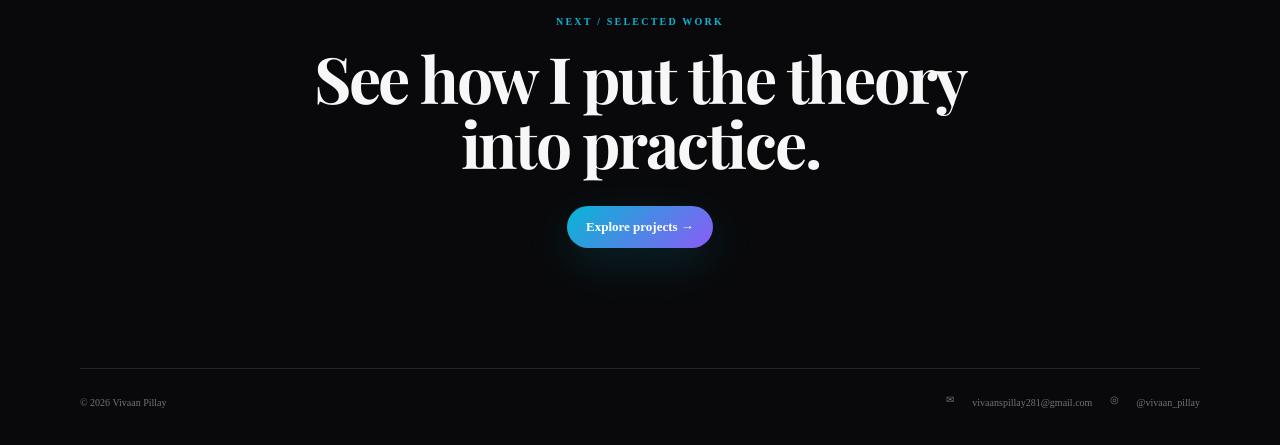
==== commit bc73247c: "Add site-wide contact and Instagram footer" ====
--- a/about.html
+++ b/about.html
@@ -1 +1 @@
-<!DOCTYPE html><html lang="en"><head><meta charset="UTF-8"><meta name="viewport" content="width=device-width,initial-scale=1.0"><title>About Vivaan Pillay | Finance & Investment</title><link rel="stylesheet" href="style.css"></head><body class="page-about"><header class="nav-wrap"><nav class="nav container"><a class="brand" href="index.html">Vivaan Pillay<span>.</span></a><button class="menu" aria-label="Open menu">☰</button><div class="nav-links"><a href="about.html">About</a><a href="projects.html">Projects</a><a href="skills.html">Skills</a><a href="leadership.html">Leadership</a><a href="contact.html" class="nav-cta">Let's connect</a></div></nav></header><main><section class="about-hero container"><div class="about-label">01 / ABOUT</div><div class="about-title"><span class="about-outline">VIVAAN</span><span>PILLAY.</span></div><div class="about-intro">Finance & Investment student. Curious about markets, disciplined about numbers, and focused on turning analysis into useful decisions.</div></section><section class="section container split about-content"><div><p class="eyebrow">THE FOUNDATION</p><h2>Learn.<br>Analyse.<br>Apply.</h2></div><div class="about-copy"><p>I'm pursuing a Bachelor of Commerce in Finance and Investment at Christ University. My interests sit at the intersection of financial planning, investment strategy, accounting and quantitative analysis.</p><p>I enjoy taking real-world questions, structuring the numbers behind them, comparing alternatives and turning analysis into clear recommendations.</p><p>My long-term goal is to pursue the CFA Program and build a career in investment analysis and financial management.</p><div class="education"><div><span>2026–2029</span><strong>Christ University</strong><small>B.Com — Finance & Investment</small></div><div><span>2014–2026</span><strong>Delhi Public School Bangalore North</strong><small>Senior Secondary — Commerce · 74%</small></div></div></div></section><section class="about-marquee"><div>VIVAAN PILLAY • FINANCE • INVESTMENT • ANALYSIS • STRATEGY • VIVAAN PILLAY • FINANCE • INVESTMENT • ANALYSIS • STRATEGY •</div></section><section class="section container about-next"><p class="eyebrow">NEXT / SELECTED WORK</p><h2>See how I put the theory into practice.</h2><a class="button primary" href="projects.html">Explore projects →</a></section></main><footer class="footer container"><span>© 2026 Vivaan Pillay</span><span>Finance & Investment</span></footer><script src="script.js"></script></body></html>+<!DOCTYPE html><html lang="en"><head><meta charset="UTF-8"><meta name="viewport" content="width=device-width,initial-scale=1.0"><title>About Vivaan Pillay | Finance & Investment</title><link rel="stylesheet" href="style.css"><style>.footer{align-items:center;gap:24px;flex-wrap:wrap}.footer-contact{display:flex;align-items:center;gap:18px;flex-wrap:wrap}.footer-contact a{display:inline-flex;align-items:center;gap:8px;color:inherit;text-decoration:none;transition:.25s}.footer-contact a:hover{color:var(--cyan)}.footer-icon{width:18px;height:18px;display:inline-block;flex:none}.footer-label{display:flex;align-items:center;gap:8px}</style></head><body class="page-about"><header class="nav-wrap"><nav class="nav container"><a class="brand" href="index.html">Vivaan Pillay<span>.</span></a><button class="menu" aria-label="Open menu">☰</button><div class="nav-links"><a href="about.html">About</a><a href="projects.html">Projects</a><a href="skills.html">Skills</a><a href="leadership.html">Leadership</a><a href="contact.html" class="nav-cta">Let's connect</a></div></nav></header><main><section class="about-hero container"><div class="about-label">01 / ABOUT</div><div class="about-title"><span class="about-outline">VIVAAN</span><span>PILLAY.</span></div><div class="about-intro">Finance & Investment student. Curious about markets, disciplined about numbers, and focused on turning analysis into useful decisions.</div></section><section class="section container split about-content"><div><p class="eyebrow">THE FOUNDATION</p><h2>Learn.<br>Analyse.<br>Apply.</h2></div><div class="about-copy"><p>I'm pursuing a Bachelor of Commerce in Finance and Investment at Christ University. My interests sit at the intersection of financial planning, investment strategy, accounting and quantitative analysis.</p><p>I enjoy taking real-world questions, structuring the numbers behind them, comparing alternatives and turning analysis into clear recommendations.</p><p>My long-term goal is to pursue the CFA Program and build a career in investment analysis and financial management.</p><div class="education"><div><span>2026–2029</span><strong>Christ University</strong><small>B.Com — Finance & Investment</small></div><div><span>2014–2026</span><strong>Delhi Public School Bangalore North</strong><small>Senior Secondary — Commerce · 74%</small></div></div></div></section><section class="about-marquee"><div>VIVAAN PILLAY • FINANCE • INVESTMENT • ANALYSIS • STRATEGY • VIVAAN PILLAY • FINANCE • INVESTMENT • ANALYSIS • STRATEGY •</div></section><section class="section container about-next"><p class="eyebrow">NEXT / SELECTED WORK</p><h2>See how I put the theory into practice.</h2><a class="button primary" href="projects.html">Explore projects →</a></section></main><footer class="footer container"><span>© 2026 Vivaan Pillay</span><div class="footer-contact"><a href="mailto:vivaanspillay281@gmail.com"><span class="footer-icon" aria-hidden="true">✉</span><span>vivaanspillay281@gmail.com</span></a><a href="https://www.instagram.com/vivaan_pillay/" target="_blank" rel="noreferrer"><span class="footer-icon" aria-hidden="true">◎</span><span>@vivaan_pillay</span></a></div></footer><script src="script.js"></script></body></html>
--- a/style.css
+++ b/style.css
@@ -1,2 +1 @@
-@import url('https://fonts.googleapis.com/css2?family=DM+Sans:wght@400;500;600;700&family=Playfair+Display:wght@600;700&family=Space+Mono:wght@400;700&display=swap');
-:root{--bg:#09090B;--bg2:#121218;--surface:#18181d;--surface2:#27272A;--text:#f7f7f8;--muted:#a1a1aa;--line:rgba(255,255,255,.11);--cyan:#06B6D4;--violet:#8B5CF6;--green:#22C55E;--gold:#e5e7eb}*{box-sizing:border-box}html{scroll-behavior:smooth}body{margin:0;color:var(--text);font-family:'DM Sans',sans-serif;line-height:1.6;overflow-x:hidden;background:#09090B}body:before{content:'';position:fixed;inset:-30%;z-index:-2;pointer-events:none;background:radial-gradient(circle at 20% 30%,rgba(6,182,212,.13),transparent 22%),radial-gradient(circle at 78% 22%,rgba(139,92,246,.14),transparent 24%),radial-gradient(circle at 60% 85%,rgba(34,197,94,.08),transparent 20%);animation:ambient 16s ease-in-out infinite alternate}body:after{content:'';position:fixed;inset:0;z-index:-1;pointer-events:none;opacity:.13;background-image:linear-gradient(rgba(255,255,255,.04) 1px,transparent 1px),linear-gradient(90deg,rgba(255,255,255,.04) 1px,transparent 1px);background-size:55px 55px;animation:gridMove 20s linear infinite}.container{width:min(1120px,calc(100% - 48px));margin:auto}.nav-wrap{position:sticky;top:0;z-index:100;background:rgba(9,9,11,.78);backdrop-filter:blur(20px);border-bottom:1px solid var(--line)}.nav{height:76px;display:flex;align-items:center;justify-content:space-between}.brand{font-family:'Playfair Display',serif;font-size:29px;color:var(--text);text-decoration:none;letter-spacing:-.03em}.brand span{color:var(--cyan)}.nav-links{display:flex;align-items:center;gap:27px}.nav-links a{color:#b4b4bc;text-decoration:none;font-size:13px;position:relative;transition:.3s}.nav-links a:not(.nav-cta):after{content:'';position:absolute;left:0;bottom:-7px;width:0;height:2px;background:linear-gradient(90deg,var(--cyan),var(--violet));transition:.3s}.nav-links a:hover{color:#fff}.nav-links a:hover:after{width:100%}.nav-cta{border:1px solid rgba(6,182,212,.55);padding:9px 16px;border-radius:100px!important;color:#fff!important}.nav-cta:hover{background:var(--cyan);color:#09090B!important}.menu{display:none;background:none;color:var(--text);border:0;font-size:23px}.eyebrow{font-size:10px;letter-spacing:.22em;font-weight:700;color:var(--cyan);margin:0 0 18px}h1,h2,h3{font-family:'Playfair Display',serif;line-height:1.02;margin:0;letter-spacing:-.035em}h1 em,h2 em{font-weight:600;color:var(--cyan)}.button{display:inline-flex;align-items:center;gap:10px;padding:13px 19px;border-radius:100px;text-decoration:none;font-weight:700;font-size:13px;transition:.3s}.button:hover{transform:translateY(-4px)}.primary{background:linear-gradient(135deg,var(--cyan),var(--violet));color:#fff;box-shadow:0 14px 45px rgba(6,182,212,.16)}.primary:hover{box-shadow:0 18px 55px rgba(139,92,246,.28)}.ghost{border:1px solid #52525b;color:var(--text)}.ghost:hover{border-color:var(--cyan);color:var(--cyan)}.section{padding:120px 0}.footer{padding:25px 0;display:flex;justify-content:space-between;font-size:10px;color:#71717a;border-top:1px solid var(--line)}.about-hero{min-height:610px;padding:100px 0 80px;display:grid;grid-template-columns:130px 1fr;align-items:center;gap:50px}.about-label{writing-mode:vertical-rl;color:var(--cyan);font-size:10px;letter-spacing:.2em;font-weight:700}.about-title{font-family:'Playfair Display',serif;font-size:clamp(70px,12vw,155px);line-height:.78;letter-spacing:-.075em;display:grid;animation:aboutReveal 1.1s both}.about-outline{color:transparent;-webkit-text-stroke:1px var(--violet)}.about-intro{grid-column:2;max-width:620px;color:#c4c4ca;margin-top:-80px;font-size:19px;animation:fadeUp 1s .3s both}.about-content{border-top:1px solid var(--line)}.split{display:grid;grid-template-columns:1fr 1.2fr;gap:90px}.about-copy{font-size:17px;color:#b4b4bc}.about-copy p{margin-top:0;margin-bottom:22px}.about-content h2{font-size:clamp(52px,6vw,82px)}.education{display:grid;grid-template-columns:1fr 1fr;gap:30px;margin-top:45px;border-top:1px solid var(--line);padding-top:25px}.education div{display:grid;gap:5px}.education span,.education small{font-size:11px;color:var(--muted)}.education strong{font-size:14px}.about-marquee{overflow:hidden;border-top:1px solid var(--line);border-bottom:1px solid var(--line);padding:18px 0;color:var(--cyan);font-family:'Playfair Display',serif;font-size:28px;white-space:nowrap}.about-marquee div{display:inline-block;animation:marquee 20s linear infinite}.about-next{text-align:center}.about-next h2{max-width:700px;font-size:clamp(45px,5vw,70px);margin:0 auto 30px}.project-hero{min-height:540px;padding:100px 0 80px;display:flex;align-items:end;justify-content:space-between}.project-hero h1{font-size:clamp(70px,10vw,135px);letter-spacing:-.075em}.project-counter{width:145px;height:145px;border:1px solid #52525b;border-radius:50%;display:grid;place-items:center;text-align:center;animation:counterSpin 1.2s both;background:rgba(39,39,42,.5)}.project-counter strong{font-family:'Playfair Display';font-size:44px;color:var(--cyan)}.project-counter span{font-size:9px;letter-spacing:.14em;color:#a1a1aa}.case-list{border-top:1px solid var(--line)}.case{display:grid;grid-template-columns:80px 1fr 50px;gap:25px;padding:45px 20px;border-bottom:1px solid var(--line);position:relative;overflow:hidden;transition:.4s}.case:before{content:'';position:absolute;inset:0;background:linear-gradient(90deg,rgba(6,182,212,.09),rgba(139,92,246,.07),transparent 65%);transform:translateX(-100%);transition:.5s}.case:hover:before{transform:none}.case:hover{padding-left:35px}.case.featured{background:rgba(39,39,42,.32)}.case-index{font-family:'Playfair Display';font-size:22px;color:var(--cyan);position:relative}.case-body{position:relative}.tag{font-size:9px;letter-spacing:.16em;font-weight:700;color:var(--green)}.case h2{font-size:clamp(30px,4vw,50px);margin:9px 0}.case p{color:#a1a1aa;max-width:700px}.case-arrow{font-size:28px;color:#71717a;position:relative;transition:.4s}.case:hover .case-arrow{color:var(--cyan);transform:rotate(45deg)}.project-meta{display:flex;gap:9px;flex-wrap:wrap;margin-top:25px}.project-meta span{font-size:10px;border:1px solid #52525b;padding:5px 9px;border-radius:100px;color:#b4b4bc}.skills-hero{min-height:560px;padding:100px 0;display:grid;grid-template-columns:1fr 330px;align-items:center;gap:60px}.skills-hero h1{font-size:clamp(62px,8vw,108px);letter-spacing:-.065em}.skills-hero h1 span{color:var(--cyan)}.skill-orbit{width:290px;height:290px;border:1px solid #52525b;border-radius:50%;position:relative;display:grid;place-items:center;animation:orbitFloat 5s ease-in-out infinite}.skill-orbit:before,.skill-orbit:after{content:'';position:absolute;border:1px solid #3f3f46;border-radius:50%}.skill-orbit:before{inset:35px}.skill-orbit:after{inset:75px}.skill-orbit i{position:absolute;width:8px;height:8px;border-radius:50%;background:var(--cyan);animation:orbitDot 4s linear infinite}.skill-orbit i:first-child{top:12px}.skill-orbit i:last-child{bottom:28px;right:32px;animation-delay:2s;background:var(--violet)}.skill-orbit b{font-family:'Playfair Display';font-size:38px;color:var(--cyan);z-index:2}.skill-orbit small{position:absolute;bottom:55px;text-align:center;font-size:8px;letter-spacing:.18em;color:#a1a1aa}.skills-showcase{border-top:1px solid var(--line)}.skill-row{display:grid;grid-template-columns:70px 1fr 100px;gap:25px;padding:35px 10px;border-bottom:1px solid var(--line);align-items:start;transition:.35s}.skill-row:hover{background:rgba(6,182,212,.04);padding-left:25px}.skill-row>span{color:var(--cyan);font-family:'Playfair Display';font-size:18px}.skill-row h2{font-size:31px}.skill-row p{color:#a1a1aa;max-width:650px;margin:8px 0 0}.skill-row strong{font-size:9px;letter-spacing:.16em;color:#71717a;text-align:right;padding-top:8px}.skill-details{display:grid;grid-template-columns:1fr 1fr;gap:70px}.skill-details h2{font-size:34px;margin-bottom:12px}.skill-details p{color:#a1a1aa}.lead-hero{min-height:590px;padding:100px 0;position:relative}.lead-hero h1{font-size:clamp(75px,11vw,150px);letter-spacing:-.08em;line-height:.78;animation:leadDrop 1s both}.lead-hero-note{position:absolute;right:0;bottom:100px;max-width:310px;color:#a1a1aa;border-left:2px solid var(--violet);padding-left:20px}.timeline-unique{position:relative;padding:60px 0 100px}.timeline-line{position:absolute;left:50%;top:0;bottom:0;width:2px;background:linear-gradient(var(--cyan),var(--violet),var(--green));transform:translateX(-50%)}.lead-item{width:50%;padding:25px 70px 55px 0;display:grid;grid-template-columns:58px 1fr;gap:20px;position:relative}.lead-item.offset{margin-left:50%;padding:25px 0 55px 70px}.lead-dot{width:58px;height:58px;border:1px solid #52525b;border-radius:50%;display:grid;place-items:center;color:var(--cyan);font-family:'Playfair Display';background:#121218;transition:.4s}.lead-item:hover .lead-dot{background:var(--cyan);color:#09090B;transform:scale(1.1) rotate(12deg)}.lead-item span{font-size:9px;letter-spacing:.14em;color:var(--green)}.lead-item h2{font-size:30px;margin:5px 0}.lead-item p{color:#a1a1aa;margin:0}.achievement-banner{border-top:1px solid var(--line);border-bottom:1px solid var(--line);padding:70px 0;background:linear-gradient(90deg,rgba(139,92,246,.06),rgba(6,182,212,.06))}.achievement-banner .container{display:grid;grid-template-columns:220px 1fr;gap:50px;align-items:center}.achievement-year{font-family:'Playfair Display';font-size:110px;color:transparent;-webkit-text-stroke:1px var(--violet);animation:yearPulse 3s ease-in-out infinite}.achievement-banner h2{font-size:45px}.achievement-banner p:not(.eyebrow){color:#a1a1aa;max-width:650px}.contact-terminal{padding:100px 0;background:radial-gradient(circle at 85% 50%,rgba(6,182,212,.11),transparent 25%)}.terminal-window{border:1px solid #52525b;background:#0c0c10;box-shadow:0 30px 100px rgba(0,0,0,.5);animation:terminalIn 1s both}.terminal-bar{height:48px;border-bottom:1px solid #27272a;display:flex;align-items:center;gap:7px;padding:0 18px;font-family:'Space Mono',monospace;color:#71717a;font-size:10px}.terminal-bar span{width:8px;height:8px;border:1px solid #71717a;border-radius:50%}.terminal-bar b{margin-left:auto;font-weight:400}.terminal-content{padding:80px clamp(25px,7vw,90px)}.terminal-line,.terminal-cursor{font-family:'Space Mono',monospace;font-size:12px;color:var(--green)}.terminal-content h1{font-size:clamp(60px,9vw,115px);letter-spacing:-.07em;margin:35px 0 25px}.terminal-copy{max-width:590px;color:#a1a1aa;font-size:17px}.terminal-cursor{margin-top:60px}.terminal-cursor span{color:#71717a}.contact-next h2{font-size:clamp(48px,6vw,72px);margin-bottom:30px}.contact-links{display:flex;gap:25px;flex-wrap:wrap;margin-top:40px}.contact-links a{color:var(--text);font-weight:700;text-decoration:none;border-bottom:1px solid #52525b;padding-bottom:4px;transition:.3s}.contact-links a:hover{color:var(--cyan);border-color:var(--cyan)}@keyframes ambient{0%{transform:translate3d(-2%,0,0) scale(1)}50%{transform:translate3d(2%,-2%,0) scale(1.05)}100%{transform:translate3d(-1%,2%,0) scale(1.02)}}@keyframes gridMove{to{transform:translate3d(55px,55px,0)}}@keyframes aboutReveal{from{opacity:0;transform:translateX(-60px);clip-path:inset(0 100% 0 0)}to{opacity:1;transform:none;clip-path:inset(0 0 0 0)}}@keyframes fadeUp{from{opacity:0;transform:translateY(30px)}to{opacity:1;transform:none}}@keyframes marquee{to{transform:translateX(-50%)}}@keyframes counterSpin{from{opacity:0;transform:rotate(-180deg) scale(.5)}to{opacity:1;transform:none}}@keyframes orbitFloat{0%,100%{transform:translateY(0)}50%{transform:translateY(-15px) rotate(4deg)}}@keyframes orbitDot{to{transform:rotate(360deg) translateX(135px) rotate(-360deg)}}@keyframes leadDrop{from{opacity:0;transform:translateY(-60px);letter-spacing:.05em}to{opacity:1;transform:none;letter-spacing:-.075em}}@keyframes yearPulse{50%{transform:scale(1.05);color:#18181d}}@keyframes terminalIn{from{opacity:0;transform:translateY(40px) scale(.98);filter:blur(5px)}to{opacity:1;transform:none;filter:none}}@media(max-width:800px){.container{width:min(100% - 32px,600px)}.nav-links{display:none}.menu{display:block}.nav-links.open{display:flex;position:absolute;top:76px;left:0;right:0;background:#09090B;padding:20px 16px;flex-direction:column;align-items:stretch;border-bottom:1px solid var(--line)}.nav-links.open a{padding:8px}.section{padding:80px 0}.about-hero{min-height:520px;grid-template-columns:1fr;padding:70px 0}.about-label{writing-mode:initial}.about-intro{grid-column:1;margin-top:0}.about-title{font-size:19vw}.split,.skill-details{grid-template-columns:1fr}.education{grid-template-columns:1fr}.project-hero{min-height:450px;display:block;padding-top:75px}.project-counter{margin-top:50px;width:110px;height:110px}.project-counter strong{font-size:34px}.case{grid-template-columns:45px 1fr 25px;padding:35px 0}.case:hover{padding-left:10px}.skills-hero{grid-template-columns:1fr;min-height:650px}.skill-orbit{width:250px;height:250px;margin:auto}.skill-row{grid-template-columns:45px 1fr;padding:28px 0}.skill-row strong{display:none}.lead-hero{min-height:540px;padding-top:75px}.lead-hero-note{position:static;margin-top:60px}.timeline-line{left:28px}.lead-item,.lead-item.offset{width:100%;margin:0;padding:25px 0 50px 0;grid-template-columns:58px 1fr}.achievement-banner .container{grid-template-columns:1fr;gap:15px}.achievement-year{font-size:80px}.achievement-banner h2{font-size:35px}.terminal-content{padding:55px 24px}.footer{gap:15px;flex-direction:column}}@media(prefers-reduced-motion:reduce){*,*:before,*:after{animation-duration:.01ms!important;animation-iteration-count:1!important;scroll-behavior:auto!important}}+@import url('https://fonts.googleapis.com/css2?family=DM+Sans:wght@400;500;600;700&family=Playfair+Display:wght@600;700&family=Space+Mono:wght@400;700&display=swap');:root{--bg:#09090B;--bg2:#121218;--surface:#18181d;--surface2:#27272A;--text:#f7f7f8;--muted:#a1a1aa;--line:rgba(255,255,255,.11);--cyan:#06B6D4;--violet:#8B5CF6;--green:#22C55E;--gold:#e5e7eb}html[data-theme="light"]{--bg:#f7f8fb;--bg2:#fff;--surface:#fff;--surface2:#eef1f5;--text:#111827;--muted:#4b5563;--line:rgba(17,24,39,.14);--cyan:#0891b2;--violet:#7c3aed;--green:#16a34a;--gold:#111827;color-scheme:light}html[data-theme="dark"]{color-scheme:dark}html,body{background:var(--bg);color:var(--text)}html[data-theme="light"] body{background:var(--bg);color:var(--text)}html[data-theme="light"] body:before{background:radial-gradient(circle at 20% 30%,rgba(8,145,178,.10),transparent 22%),radial-gradient(circle at 78% 22%,rgba(124,58,237,.08),transparent 24%),radial-gradient(circle at 60% 85%,rgba(22,163,74,.06),transparent 20%)}html[data-theme="light"] body:after{opacity:.28;background-image:linear-gradient(rgba(17,24,39,.05) 1px,transparent 1px),linear-gradient(90deg,rgba(17,24,39,.05) 1px,transparent 1px)}html[data-theme="light"] .nav-wrap{background:rgba(255,255,255,.84);border-bottom-color:rgba(17,24,39,.12)}html[data-theme="light"] .brand,html[data-theme="light"] .nav-links a,html[data-theme="light"] .menu{color:var(--text)}html[data-theme="light"] .nav-links a{color:#4b5563}html[data-theme="light"] .nav-links a:hover{color:#111827}.theme-toggle{display:inline-flex;align-items:center;justify-content:center;gap:7px;min-height:44px;border:1px solid #52525b;background:rgba(39,39,42,.55);color:var(--text);padding:9px 13px;border-radius:999px;font:600 11px 'DM Sans',sans-serif;cursor:pointer;transition:.3s;white-space:nowrap}.theme-toggle:hover{border-color:var(--cyan);color:var(--cyan);transform:translateY(-2px)}html[data-theme="light"] .theme-toggle{background:#fff;border-color:#9ca3af;color:#111827}html[data-theme="light"] .theme-toggle:hover{border-color:var(--cyan);color:var(--cyan)}html[data-theme="light"] .nav-cta{color:#111827!important;border-color:rgba(8,145,178,.55)}html[data-theme="light"] .nav-cta:hover{background:var(--cyan);color:#fff!important}html[data-theme="light"] .ghost{border-color:#9ca3af;color:#111827}html[data-theme="light"] .ghost:hover{border-color:var(--cyan);color:var(--cyan)}html[data-theme="light"] .about-intro,html[data-theme="light"] .about-copy,html[data-theme="light"] .case p,html[data-theme="light"] .skill-row p,html[data-theme="light"] .skill-details p,html[data-theme="light"] .lead-item p,html[data-theme="light"] .achievement-banner p:not(.eyebrow),html[data-theme="light"] .terminal-copy{color:#4b5563}html[data-theme="light"] .case.featured{background:rgba(238,241,245,.78)}html[data-theme="light"] .case:before{background:linear-gradient(90deg,rgba(8,145,178,.10),rgba(124,58,237,.08),transparent 65%)}html[data-theme="light"] .project-counter{background:rgba(238,241,245,.75);border-color:#9ca3af}html[data-theme="light"] .project-meta span{border-color:#9ca3af;color:#374151}html[data-theme="light"] .skill-orbit{border-color:#9ca3af}html[data-theme="light"] .skill-orbit:before,html[data-theme="light"] .skill-orbit:after{border-color:#d1d5db}html[data-theme="light"] .skill-row:hover{background:rgba(8,145,178,.055)}html[data-theme="light"] .lead-dot{background:#fff;border-color:#9ca3af}html[data-theme="light"] .achievement-banner{background:linear-gradient(90deg,rgba(124,58,237,.055),rgba(8,145,178,.055))}html[data-theme="light"] .terminal-window{background:#fff;border-color:#9ca3af;box-shadow:0 30px 100px rgba(17,24,39,.13)}html[data-theme="light"] .terminal-bar{border-color:#e5e7eb;color:#6b7280}html[data-theme="light"] .terminal-line,html[data-theme="light"] .terminal-cursor{color:#15803d}html[data-theme="light"] .terminal-content h1{color:#111827}html[data-theme="light"] .contact-links a{color:#111827;border-color:#9ca3af}html[data-theme="light"] .footer{color:#6b7280}html[data-theme="light"] .lead-hero-note{color:#4b5563}.container{width:min(1120px,calc(100% - 48px));margin:auto}.nav-wrap{position:sticky;top:0;z-index:100;background:rgba(9,9,11,.78);backdrop-filter:blur(20px);border-bottom:1px solid var(--line)}.nav{height:76px;display:flex;align-items:center;justify-content:space-between}.brand{font-family:'Playfair Display',serif;font-size:29px;color:var(--text);text-decoration:none;letter-spacing:-.03em}.brand span{color:var(--cyan)}.nav-links{display:flex;align-items:center;gap:27px}.nav-links a{color:#b4b4bc;text-decoration:none;font-size:13px;position:relative;transition:.3s}.nav-links a:not(.nav-cta):after{content:'';position:absolute;left:0;bottom:-7px;width:0;height:2px;background:linear-gradient(90deg,var(--cyan),var(--violet));transition:.3s}.nav-links a:hover{color:#fff}.nav-links a:hover:after{width:100%}.nav-cta{border:1px solid rgba(6,182,212,.55);padding:9px 16px;border-radius:100px!important;color:#fff!important}.nav-cta:hover{background:var(--cyan);color:#09090B!important}.menu{display:none;background:none;color:var(--text);border:0;font-size:23px}.eyebrow{font-size:10px;letter-spacing:.22em;font-weight:700;color:var(--cyan);margin:0 0 18px}h1,h2,h3{font-family:'Playfair Display',serif;line-height:1.02;margin:0;letter-spacing:-.035em}h1 em,h2 em{font-weight:600;color:var(--cyan)}.button{display:inline-flex;align-items:center;gap:10px;padding:13px 19px;border-radius:100px;text-decoration:none;font-weight:700;font-size:13px;transition:.3s}.button:hover{transform:translateY(-4px)}.primary{background:linear-gradient(135deg,var(--cyan),var(--violet));color:#fff;box-shadow:0 14px 45px rgba(6,182,212,.16)}.primary:hover{box-shadow:0 18px 55px rgba(139,92,246,.28)}.ghost{border:1px solid #52525b;color:var(--text)}.ghost:hover{border-color:var(--cyan);color:var(--cyan)}.section{padding:120px 0}.footer{padding:25px 0;display:flex;justify-content:space-between;font-size:10px;color:#71717a;border-top:1px solid var(--line)}.about-hero{min-height:610px;padding:100px 0 80px;display:grid;grid-template-columns:130px 1fr;align-items:center;gap:50px}.about-label{writing-mode:vertical-rl;color:var(--cyan);font-size:10px;letter-spacing:.2em;font-weight:700}.about-title{font-family:'Playfair Display',serif;font-size:clamp(70px,12vw,155px);line-height:.78;letter-spacing:-.075em;display:grid;animation:aboutReveal 1.1s both}.about-outline{color:transparent;-webkit-text-stroke:1px var(--violet)}.about-intro{grid-column:2;max-width:620px;color:#c4c4ca;margin-top:-80px;font-size:19px;animation:fadeUp 1s .3s both}.about-content{border-top:1px solid var(--line)}.split{display:grid;grid-template-columns:1fr 1.2fr;gap:90px}.about-copy{font-size:17px;color:#b4b4bc}.about-copy p{margin-top:0;margin-bottom:22px}.about-content h2{font-size:clamp(52px,6vw,82px)}.education{display:grid;grid-template-columns:1fr 1fr;gap:30px;margin-top:45px;border-top:1px solid var(--line);padding-top:25px}.education div{display:grid;gap:5px}.education span,.education small{font-size:11px;color:var(--muted)}.education strong{font-size:14px}.about-marquee{overflow:hidden;border-top:1px solid var(--line);border-bottom:1px solid var(--line);padding:18px 0;color:var(--cyan);font-family:'Playfair Display',serif;font-size:28px;white-space:nowrap}.about-marquee div{display:inline-block;animation:marquee 20s linear infinite}.about-next{text-align:center}.about-next h2{max-width:700px;font-size:clamp(45px,5vw,70px);margin:0 auto 30px}.project-hero{min-height:540px;padding:100px 0 80px;display:flex;align-items:end;justify-content:space-between}.project-hero h1{font-size:clamp(70px,10vw,135px);letter-spacing:-.075em}.project-counter{width:145px;height:145px;border:1px solid #52525b;border-radius:50%;display:grid;place-items:center;text-align:center;animation:counterSpin 1.2s both;background:rgba(39,39,42,.5)}.project-counter strong{font-family:'Playfair Display';font-size:44px;color:var(--cyan)}.project-counter span{font-size:9px;letter-spacing:.14em;color:#a1a1aa}.case-list{border-top:1px solid var(--line)}.case{display:grid;grid-template-columns:80px 1fr 50px;gap:25px;padding:45px 20px;border-bottom:1px solid var(--line);position:relative;overflow:hidden;transition:.4s}.case:before{content:'';position:absolute;inset:0;background:linear-gradient(90deg,rgba(6,182,212,.09),rgba(139,92,246,.07),transparent 65%);transform:translateX(-100%);transition:.5s}.case:hover:before{transform:none}.case:hover{padding-left:35px}.case.featured{background:rgba(39,39,42,.32)}.case-index{font-family:'Playfair Display';font-size:22px;color:var(--cyan);position:relative}.case-body{position:relative}.tag{font-size:9px;letter-spacing:.16em;font-weight:700;color:var(--green)}.case h2{font-size:clamp(30px,4vw,50px);margin:9px 0}.case p{color:#a1a1aa;max-width:700px}.case-arrow{font-size:28px;color:#71717a;position:relative;transition:.4s}.case:hover .case-arrow{color:var(--cyan);transform:rotate(45deg)}.project-meta{display:flex;gap:9px;flex-wrap:wrap;margin-top:25px}.project-meta span{font-size:10px;border:1px solid #52525b;padding:5px 9px;border-radius:100px;color:#b4b4bc}.skills-hero{min-height:560px;padding:100px 0;display:grid;grid-template-columns:1fr 330px;align-items:center;gap:60px}.skills-hero h1{font-size:clamp(62px,8vw,108px);letter-spacing:-.065em}.skills-hero h1 span{color:var(--cyan)}.skill-orbit{width:290px;height:290px;border:1px solid #52525b;border-radius:50%;position:relative;display:grid;place-items:center;animation:orbitFloat 5s ease-in-out infinite}.skill-orbit:before,.skill-orbit:after{content:'';position:absolute;border:1px solid #3f3f46;border-radius:50%}.skill-orbit:before{inset:35px}.skill-orbit:after{inset:75px}.skill-orbit i{position:absolute;width:8px;height:8px;border-radius:50%;background:var(--cyan);animation:orbitDot 4s linear infinite}.skill-orbit i:first-child{top:12px}.skill-orbit i:last-child{bottom:28px;right:32px;animation-delay:2s;background:var(--violet)}.skill-orbit b{font-family:'Playfair Display';font-size:38px;color:var(--cyan);z-index:2}.skill-orbit small{position:absolute;bottom:55px;text-align:center;font-size:8px;letter-spacing:.18em;color:#a1a1aa}.skills-showcase{border-top:1px solid var(--line)}.skill-row{display:grid;grid-template-columns:70px 1fr 100px;gap:25px;padding:35px 10px;border-bottom:1px solid var(--line);align-items:start;transition:.35s}.skill-row:hover{background:rgba(6,182,212,.04);padding-left:25px}.skill-row>span{color:var(--cyan);font-family:'Playfair Display';font-size:18px}.skill-row h2{font-size:31px}.skill-row p{color:#a1a1aa;max-width:650px;margin:8px 0 0}.skill-row strong{font-size:9px;letter-spacing:.16em;color:#71717a;text-align:right;padding-top:8px}.skill-details{display:grid;grid-template-columns:1fr 1fr;gap:70px}.skill-details h2{font-size:34px;margin-bottom:12px}.skill-details p{color:#a1a1aa}.lead-hero{min-height:590px;padding:100px 0;position:relative}.lead-hero h1{font-size:clamp(75px,11vw,150px);letter-spacing:-.08em;line-height:.78;animation:leadDrop 1s both}.lead-hero-note{position:absolute;right:0;bottom:100px;max-width:310px;color:#a1a1aa;border-left:2px solid var(--violet);padding-left:20px}.timeline-unique{position:relative;padding:60px 0 100px}.timeline-line{position:absolute;left:50%;top:0;bottom:0;width:2px;background:linear-gradient(var(--cyan),var(--violet),var(--green));transform:translateX(-50%)}.lead-item{width:50%;padding:25px 70px 55px 0;display:grid;grid-template-columns:58px 1fr;gap:20px;position:relative}.lead-item.offset{margin-left:50%;padding:25px 0 55px 70px}.lead-dot{width:58px;height:58px;border:1px solid #52525b;border-radius:50%;display:grid;place-items:center;color:var(--cyan);font-family:'Playfair Display';background:#121218;transition:.4s}.lead-item:hover .lead-dot{background:var(--cyan);color:#09090B;transform:scale(1.1) rotate(12deg)}.lead-item span{font-size:9px;letter-spacing:.14em;color:var(--green)}.lead-item h2{font-size:30px;margin:5px 0}.lead-item p{color:#a1a1aa;margin:0}.achievement-banner{border-top:1px solid var(--line);border-bottom:1px solid var(--line);padding:70px 0;background:linear-gradient(90deg,rgba(139,92,246,.06),rgba(6,182,212,.06))}.achievement-banner .container{display:grid;grid-template-columns:220px 1fr;gap:50px;align-items:center}.achievement-year{font-family:'Playfair Display';font-size:110px;color:transparent;-webkit-text-stroke:1px var(--violet);animation:yearPulse 3s ease-in-out infinite}.achievement-banner h2{font-size:45px}.achievement-banner p:not(.eyebrow){color:#a1a1aa;max-width:650px}.contact-terminal{padding:100px 0;background:radial-gradient(circle at 85% 50%,rgba(6,182,212,.11),transparent 25%)}.terminal-window{border:1px solid #52525b;background:#0c0c10;box-shadow:0 30px 100px rgba(0,0,0,.5);animation:terminalIn 1s both}.terminal-bar{height:48px;border-bottom:1px solid #27272a;display:flex;align-items:center;gap:7px;padding:0 18px;font-family:'Space Mono',monospace;color:#71717a;font-size:10px}.terminal-bar span{width:8px;height:8px;border:1px solid #71717a;border-radius:50%}.terminal-bar b{margin-left:auto;font-weight:400}.terminal-content{padding:80px clamp(25px,7vw,90px)}.terminal-line,.terminal-cursor{font-family:'Space Mono',monospace;font-size:12px;color:var(--green)}.terminal-content h1{font-size:clamp(60px,9vw,115px);letter-spacing:-.07em;margin:35px 0 25px}.terminal-copy{max-width:590px;color:#a1a1aa;font-size:17px}.terminal-cursor{margin-top:60px}.terminal-cursor span{color:#71717a}.contact-next h2{font-size:clamp(48px,6vw,72px);margin-bottom:30px}.contact-links{display:flex;gap:25px;flex-wrap:wrap;margin-top:40px}.contact-links a{color:var(--text);font-weight:700;text-decoration:none;border-bottom:1px solid #52525b;padding-bottom:4px;transition:.3s}.contact-links a:hover{color:var(--cyan);border-color:var(--cyan)}@keyframes ambient{0%{transform:translate3d(-2%,0,0) scale(1)}50%{transform:translate3d(2%,-2%,0) scale(1.05)}100%{transform:translate3d(-1%,2%,0) scale(1.02)}}@keyframes gridMove{to{transform:translate3d(55px,55px,0)}}@keyframes aboutReveal{from{opacity:0;transform:translateX(-60px);clip-path:inset(0 100% 0 0)}to{opacity:1;transform:none;clip-path:inset(0 0 0 0)}}@keyframes fadeUp{from{opacity:0;transform:translateY(30px)}to{opacity:1;transform:none}}@keyframes marquee{to{transform:translateX(-50%)}}@keyframes counterSpin{from{opacity:0;transform:rotate(-180deg) scale(.5)}to{opacity:1;transform:none}}@keyframes orbitFloat{0%,100%{transform:translateY(0)}50%{transform:translateY(-15px) rotate(4deg)}}@keyframes orbitDot{to{transform:rotate(360deg) translateX(135px) rotate(-360deg)}}@keyframes leadDrop{from{opacity:0;transform:translateY(-60px);letter-spacing:.05em}to{opacity:1;transform:none;letter-spacing:-.075em}}@keyframes yearPulse{50%{transform:scale(1.05);color:#18181d}}@keyframes terminalIn{from{opacity:0;transform:translateY(40px) scale(.98);filter:blur(5px)}to{opacity:1;transform:none;filter:none}}@media(max-width:800px){.container{width:min(100% - 32px,600px)}.nav-links{display:none}.menu{display:block}.nav-links.open{display:flex;position:absolute;top:76px;left:0;right:0;background:var(--bg);padding:20px 16px;flex-direction:column;align-items:stretch;border-bottom:1px solid var(--line)}.nav-links.open a{padding:8px}.nav-links.open .theme-toggle{margin:8px 0}.section{padding:80px 0}.about-hero{min-height:520px;grid-template-columns:1fr;padding:70px 0}.about-label{writing-mode:horizontal-tb}.about-intro{grid-column:auto;margin-top:0}.split,.skills-hero,.skill-details{grid-template-columns:1fr;gap:45px}.project-hero{min-height:440px}.project-counter{width:115px;height:115px}.project-counter strong{font-size:34px}.case{grid-template-columns:45px 1fr 25px;padding:32px 0}.case:hover{padding-left:10px}.skill-row{grid-template-columns:45px 1fr;gap:15px}.skill-row strong{display:none}.lead-hero{min-height:500px}.lead-hero-note{position:static;margin-top:60px}.timeline-line{left:29px}.lead-item,.lead-item.offset{width:100%;margin:0;padding:20px 0 45px;grid-template-columns:58px 1fr}.achievement-banner .container{grid-template-columns:1fr;gap:15px}.achievement-year{font-size:75px}.contact-terminal{padding:70px 0}.terminal-content{padding:55px 25px}.footer{flex-direction:column;gap:8px}.theme-toggle{width:100%;justify-content:center}}
